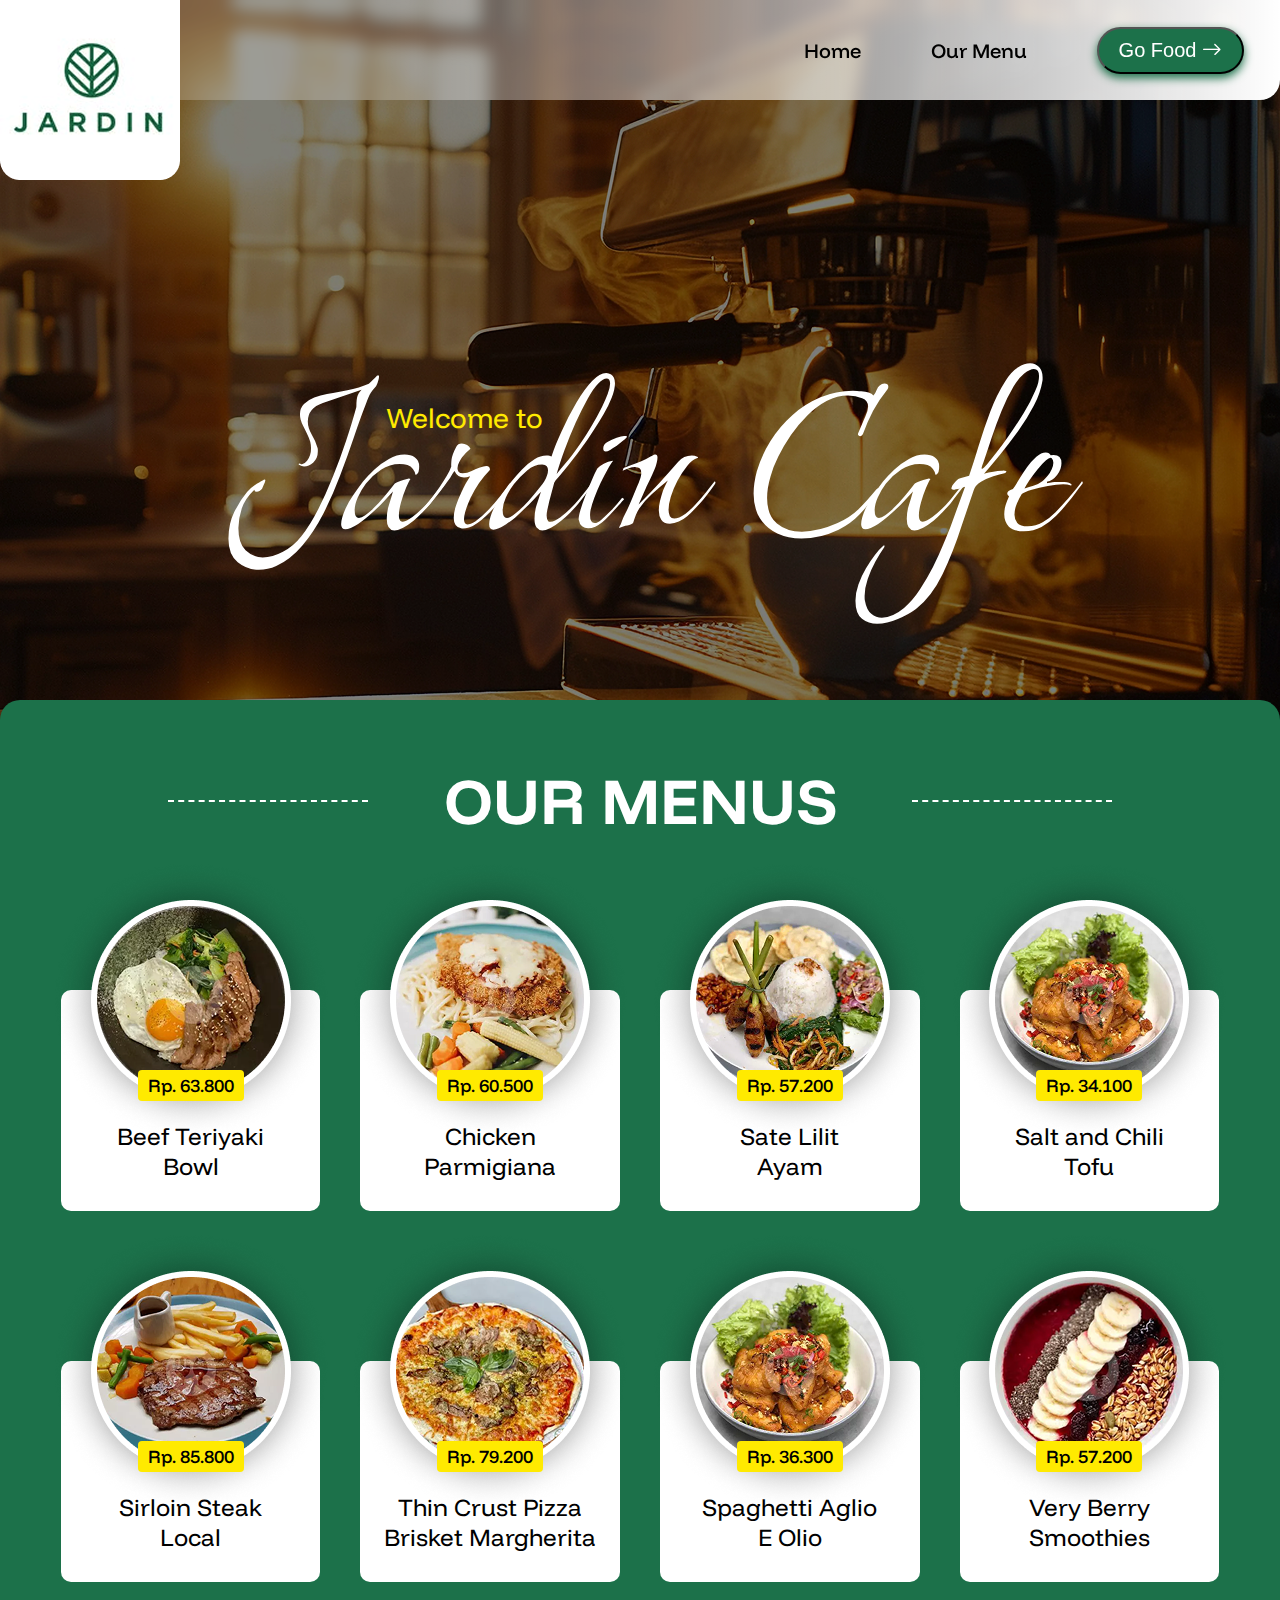
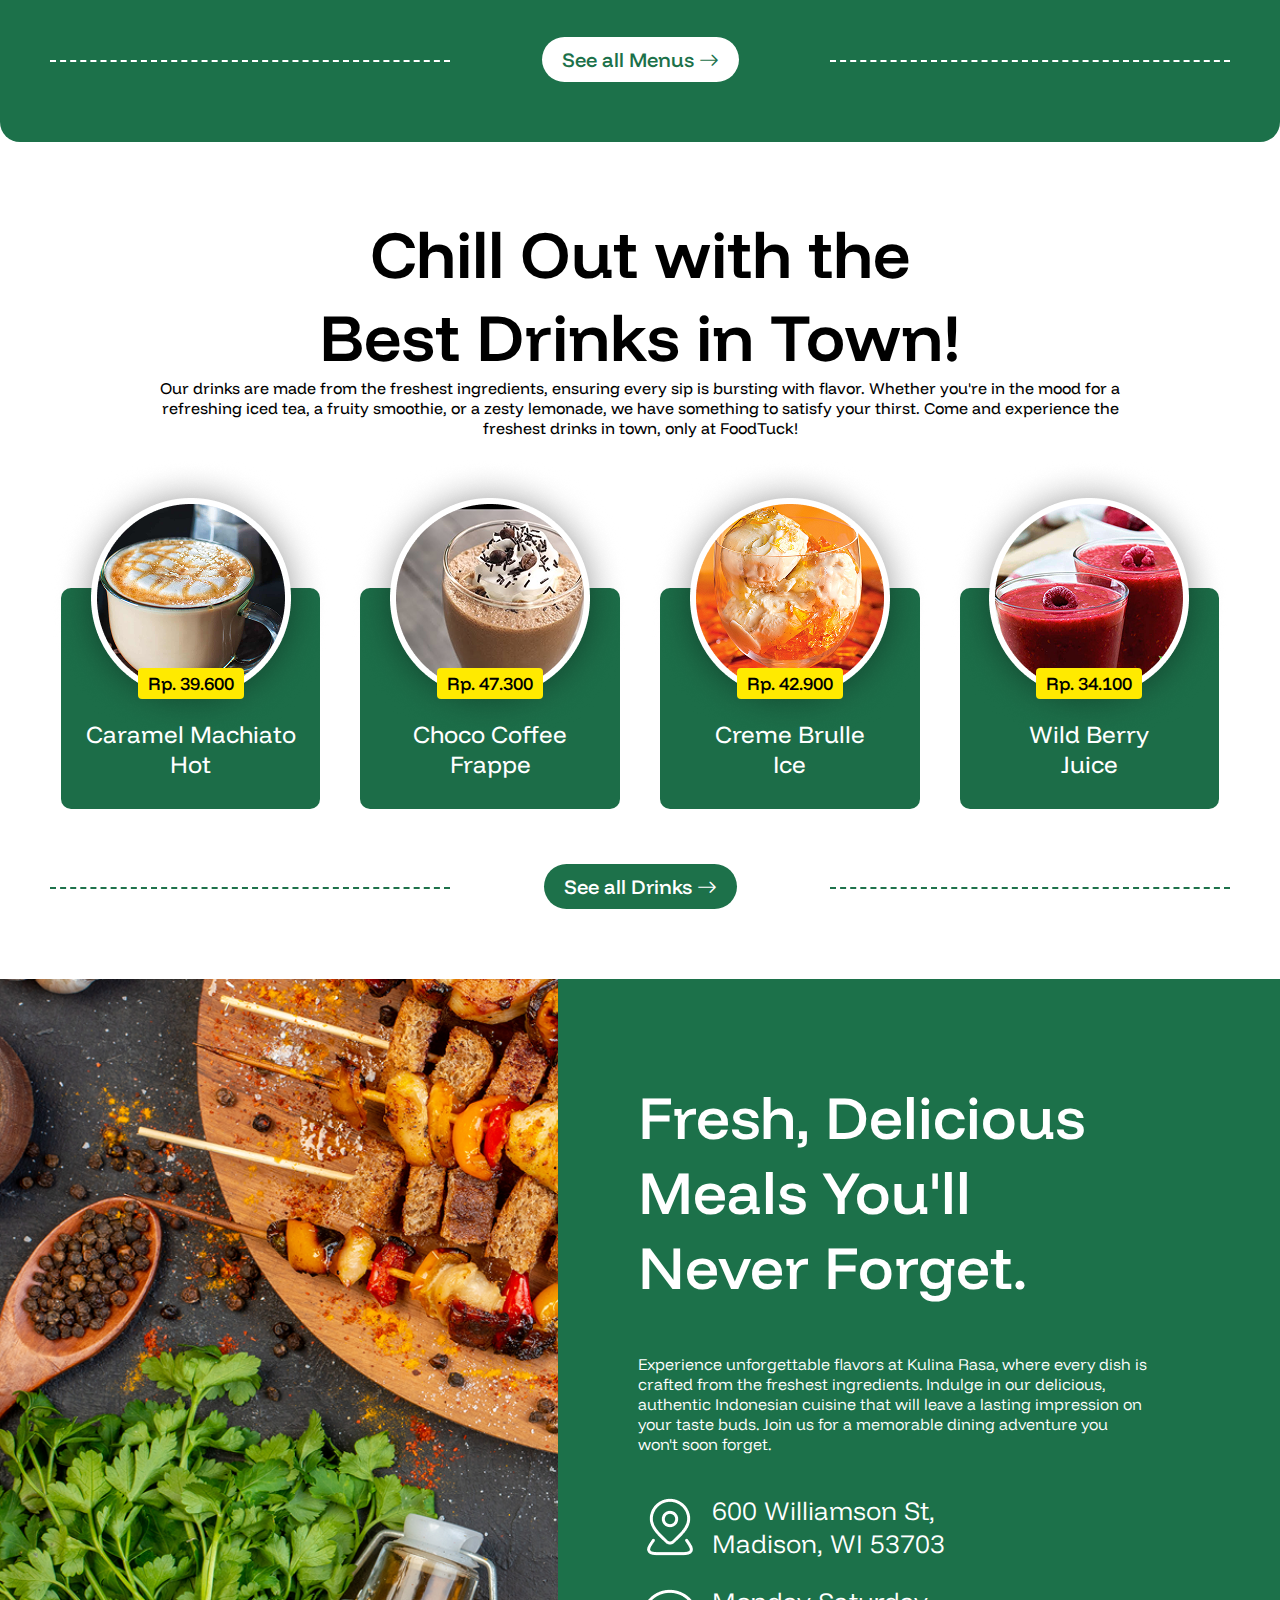
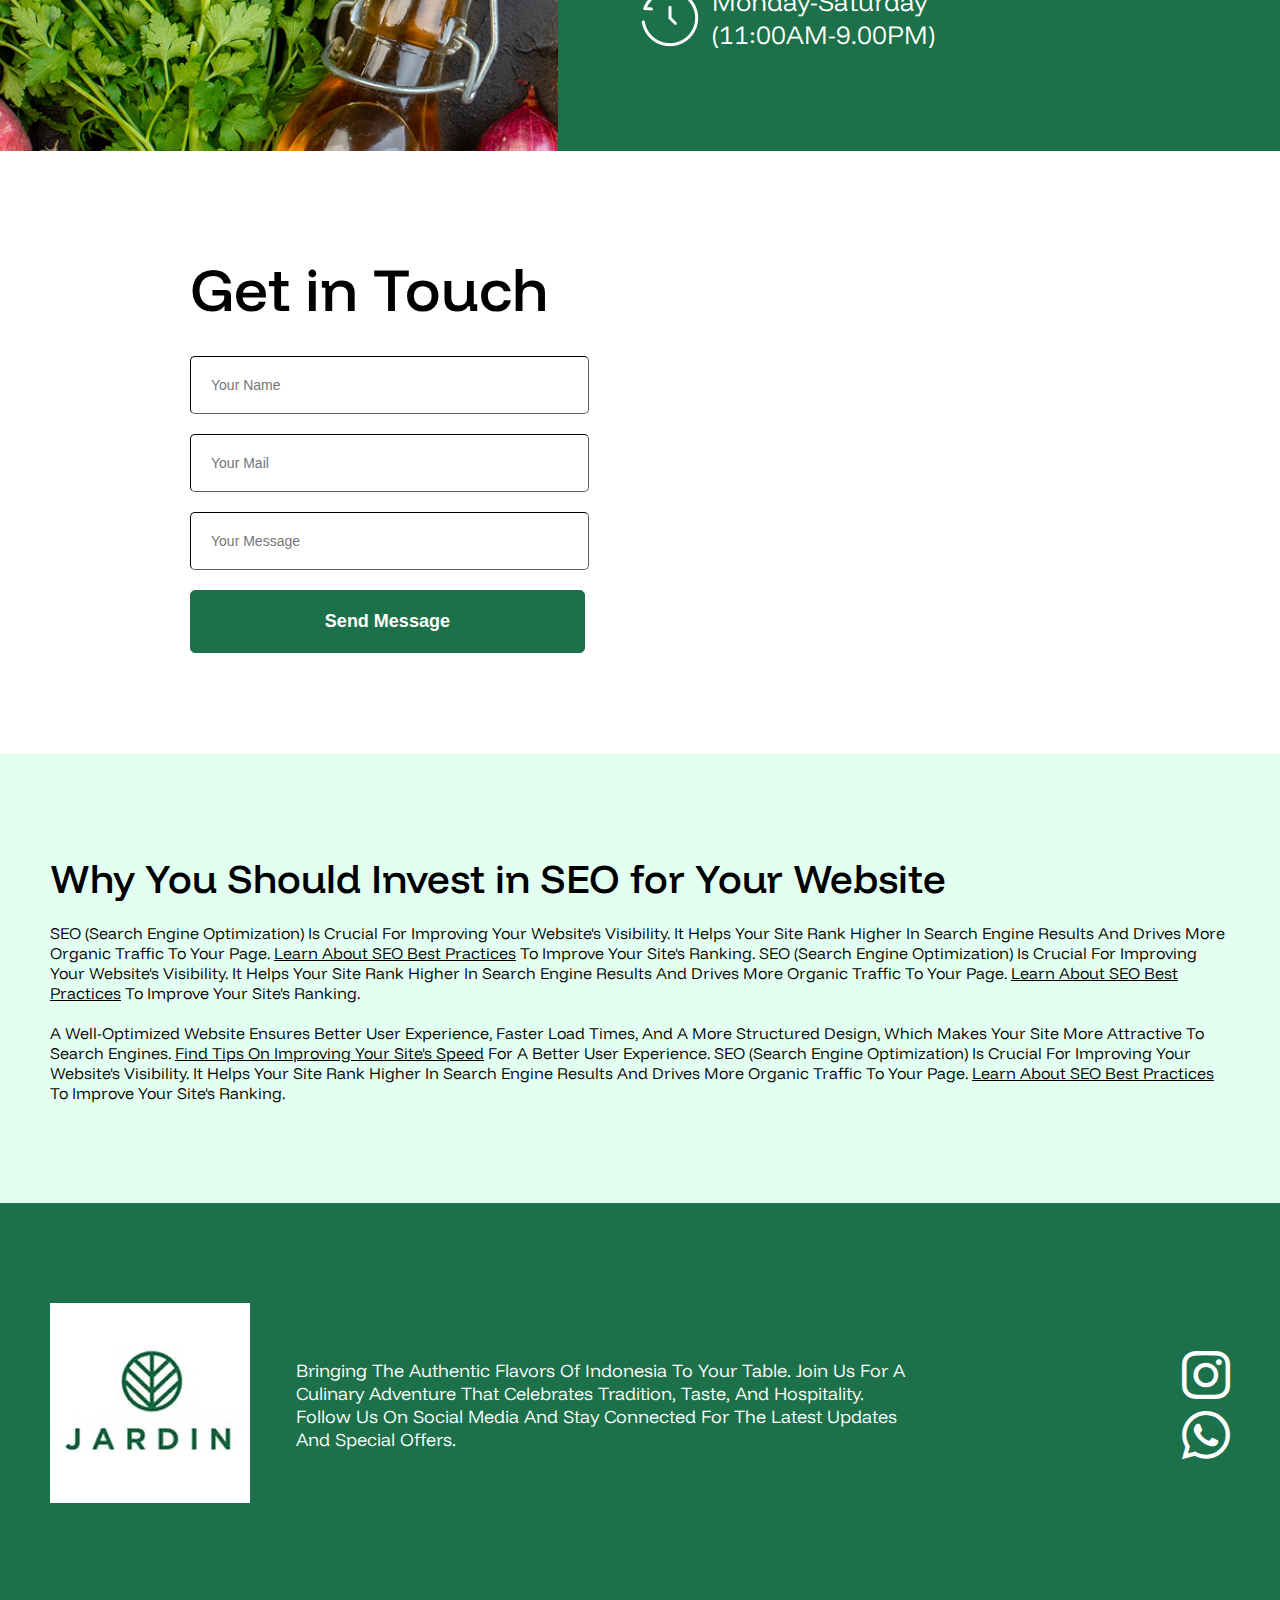
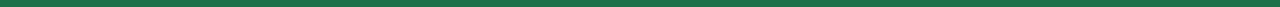
==== index.html @ 7b8d7916 "update link" ====
<!DOCTYPE html>
<html lang="en">

<head>
    <meta charset="UTF-8">
    <meta name="viewport" content="width=device-width, initial-scale=1.0">
    <title>Jardin Cafe</title>
    <link rel="shortcut icon" href="img/Logo Jardin Cafe 2.png" type="image/x-icon">
    <link rel="stylesheet" href="css/jardin.css">
    <link rel="stylesheet" href="https://cdn.jsdelivr.net/npm/bootstrap-icons@1.11.3/font/bootstrap-icons.min.css">
</head>

<body>

    <header>

        <nav>
            <div class="menu-container">
                <div class="logo">
                    <a href=""><img src="img/Logo Jardin Cafe 1.png" alt=""></a>
                </div>

                <div class="menu">
                    <ul class="menu-item">
                        <li><a href="index.html">Home</a></li>
                        <li><a href="menu.html">Our Menu</a></li>
                    </ul>
                    <button class="menu-btn" type="button"><a href="">Go Food <i
                                class="bi bi-arrow-right"></i></a></button>
                </div>
            </div>

        </nav>

        <section class="hero">

            <div>
                <p>Welcome to</p>
                <h1>Jardin Cafe</h1>
            </div>

        </section>

    </header>


    <main>
        <section>
            <!-- Our Menus -->
            <section class="container">

                <section class="menus-area">

                    <div class="menu-title">
                        <h2>OUR MENUS</h2>
                    </div>


                    <div class="menu-item-flex">

                        <div class="item-area">
                            <img src="./img/Beef Teriyaki Bowl.png" alt="">
                            <div class="item-price">
                                <p>Rp. 63.800</p>
                            </div>
                            <h6>Beef Teriyaki <br>Bowl</h6>
                        </div>
                        <div class="item-area">
                            <img src="./img/Chicken Parmigiana.png" alt="">
                            <div class="item-price">
                                <p>Rp. 60.500</p>
                            </div>
                            <h6>Chicken <br> Parmigiana</h6>
                        </div>
                        <div class="item-area">
                            <img src="./img/Sate Lilit Ayam.png" alt="">
                            <div class="item-price">
                                <p>Rp. 57.200</p>
                            </div>
                            <h6>Sate Lilit <br>Ayam</h6>
                        </div>
                        <div class="item-area">
                            <img src="./img/Salt and Chili Tofu.png" alt="">
                            <div class="item-price">
                                <p>Rp. 34.100</p>
                            </div>
                            <h6>Salt and Chili <br>Tofu</h6>
                        </div>
                        <div class="item-area">
                            <img src="./img/Sirloin Steak Local.png" alt="">
                            <div class="item-price">
                                <p>Rp. 85.800</p>
                            </div>
                            <h6>Sirloin Steak <br>Local</h6>
                        </div>
                        <div class="item-area">
                            <img src="./img/Thin Crust Pizza Brisket Margherita.png" alt="">
                            <div class="item-price">
                                <p>Rp. 79.200</p>
                            </div>
                            <h6>Thin Crust Pizza <br> Brisket Margherita</h6>
                        </div>
                        <div class="item-area">
                            <img src="./img/Salt and Chili Tofu.png" alt="">
                            <div class="item-price">
                                <p>Rp. 36.300</p>
                            </div>
                            <h6>Spaghetti Aglio <br>E Olio</h6>
                        </div>
                        <div class="item-area">
                            <img src="./img/Very Berry Smoothies.png" alt="">
                            <div class="item-price">
                                <p>Rp. 57.200</p>
                            </div>
                            <h6>Very Berry <br> Smoothies</h6>
                        </div>
                    </div>

                    <div class="all-menu">
                        <a href="">See all Menus <i class="bi bi-arrow-right"></i></a>
                    </div>

                </section>


                <section class="best-drink-container">
                    <div class="best-drink">
                        <h2>Chill Out with the <br> Best Drinks in Town!</h2>
                        <p>Our drinks are made from the freshest ingredients, ensuring every sip is bursting with
                            flavor.
                            Whether you're in the mood for a refreshing iced tea, a fruity smoothie, or a zesty
                            lemonade, we
                            have something to satisfy your thirst. Come and experience the freshest drinks in town, only
                            at
                            FoodTuck!</p>
                    </div>

                    <div class="best-drink-item-flex">

                        <div class="best-drink-item-area">
                            <img src="./img/Caramel Machiato Hot.png" alt="">
                            <div class="drink-item-price">
                                <p>Rp. 39.600</p>
                            </div>
                            <h6>Caramel Machiato <br>Hot</h6>
                        </div>
                        <div class="best-drink-item-area">
                            <img src="./img/Choco Coffee Frappe.png" alt="">
                            <div class="drink-item-price">
                                <p>Rp. 47.300</p>
                            </div>
                            <h6>Choco Coffee <br>Frappe</h6>
                        </div>
                        <div class="best-drink-item-area">
                            <img src="./img/Creme Brulle Ice.png" alt="">
                            <div class="drink-item-price">
                                <p>Rp. 42.900</p>
                            </div>
                            <h6>Creme Brulle <br> Ice</h6>
                        </div>
                        <div class="best-drink-item-area">
                            <img src="./img/Wild Berry Juice.png" alt="">
                            <div class="drink-item-price">
                                <p>Rp. 34.100</p>
                            </div>
                            <h6>Wild Berry <br>Juice</h6>
                        </div>

                    </div>

                    <div class="all-best-drink">
                        <a href="">See all Drinks <i class="bi bi-arrow-right"></i></a>
                    </div>

                </section>

            </section>


            <section class="fresh-container">

                <div class="fresh-area">
                    <h3>Fresh, Delicious Meals You'll <br> Never Forget.</h3>
                    <p>Experience unforgettable flavors at Kulina Rasa, where every dish is crafted from the freshest
                        ingredients. Indulge in our delicious, authentic Indonesian cuisine that will leave a lasting
                        impression on your taste buds. Join us for a memorable dining adventure you won't soon forget.
                    </p>

                    <div class="location">
                        <img src="./img/location-03.png" alt="">
                        <p>600 Williamson St, <br> Madison, WI 53703</p>
                    </div>
                    <div class="clock">
                        <img src="./img/clock-02.png" alt="">
                        <p>Monday-Saturday <br> (11:00AM-9.00PM)</p>
                    </div>
                </div>


            </section>



            <!-- map -->

            <section class="contact-container">
                <div class="contact">
                    <h2>Get in Touch</h2>

                    <form action="">
                        <input type="text" placeholder="Your Name">
                        <input type="email" placeholder="Your Mail">
                        <input type="text" placeholder="Your Message">
                        <button class="btn" type="button">Send Message</button>
                    </form>
                </div>

                <div>
                    <iframe
                        src="https://www.google.com/maps/embed?pb=!1m18!1m12!1m3!1d2914.311519215271!2d-89.37714592402966!3d43.07694567113533!2m3!1f0!2f0!3f0!3m2!1i1024!2i768!4f13.1!3m3!1m2!1s0x8806536ca6ac5499%3A0xe2c476ccdfdfc0d6!2s600%20Williamson%20St%2C%20Madison%2C%20WI%2053703%2C%20USA!5e0!3m2!1sen!2sbd!4v1744053938511!5m2!1sen!2sbd"
                        width="480" height="396" style="border:0;" allowfullscreen="" loading="lazy"
                        referrerpolicy="no-referrer-when-downgrade"></iframe>
                </div>

            </section>


            <!-- SEO -->

            <section class="seo-container">
                <div class="seo-area">
                    <h2 class="seo-title">Why You Should Invest in SEO for Your Website</h2>
                    <p class="seo-contain">SEO (Search Engine Optimization) is crucial for improving your website's visibility. It helps
                        your site rank higher in search engine results and drives more organic traffic to your page. <a
                            href="">Learn about SEO best practices</a> to improve your site's ranking. SEO (Search
                        Engine Optimization) is crucial for improving your website's visibility. It helps your site rank
                        higher in search engine results and drives more organic traffic to your page. <a href="">Learn
                            about SEO best practices</a> to improve your site's ranking.
                        <br><br>
                        A well-optimized website ensures better user experience, faster load times, and a more
                        structured design, which makes your site more attractive to search engines. <a href="">Find tips
                            on improving your site's speed</a> for a better user experience. SEO (Search Engine
                        Optimization) is crucial for improving your website's visibility. It helps your site rank higher
                        in search engine results and drives more organic traffic to your page. <a href="">Learn about
                            SEO best practices</a> to improve your site's ranking.
                    </p>
                </div>

            </section>





        </section>

    </main>


    <footer>
        <div class="footer-container">
            <a href=""><img src="./img/footer-logo.png" alt=""></a>
            <p>Bringing the authentic flavors of Indonesia to your table. Join us for a culinary adventure that celebrates tradition, taste, and hospitality. Follow us on social media and stay connected for the latest updates and special offers.</p>
            <div class="social">
                <a href=""><i class="bi bi-instagram"></i></a>
                <a href=""><i class="bi bi-whatsapp"></i></a>
            </div>
        </div>
    </footer>




</body>

</html>
---- css/jardin.css ----
@import url("https://fonts.googleapis.com/css2?family=Funnel+Display:wght@300..800&family=Grey+Qo&display=swap");

* {
  margin: 0;
  padding: 0;
}
body {
  font-family: "Funnel Display", sans-serif;
}
header {
  background-image: url("/img/banner.png");
  background-size: cover;
  background-position: center;
  background-repeat: no-repeat;
  height: 900px;
}

nav {
  width: 1280px;
  background: linear-gradient(90deg, #ffffff3d 30%, #fff 100%);
  backdrop-filter: blur(8px);
  margin: auto;
  border-radius: 20px 0px;
}

nav .menu-container {
  display: flex;
  justify-content: space-between;
  align-items: center;
  height: 100px;
}
.logo {
  height: 100%;
}
.logo image {
  width: 100%;
}
.menu {
  display: flex;
  margin-right: 36px;
  align-items: center;
}

.menu-item {
  display: flex;
}

.menu-item li {
  margin-right: 70px;
  list-style: none;
}
.menu-item li a {
  text-decoration: none;
  color: #000;
  font-size: 20px;
  font-weight: 500;
}
.menu-item li a:hover {
  color: #1c714a;
}
.menu-item li a:active {
  color: #1c714a;
}
.menu-btn {
  padding: 10px 20px;
  border-radius: 60px;
  background-color: #1c714a;
  font-size: 20px;
  box-shadow: 0px 4px 10px 0px #1c714a;
}
.menu-btn a {
  text-decoration: none;
  color: #fff;
}

.hero {
  display: flex;
  justify-content: center;
  align-items: center;
  margin-top: 300px;
}
.hero p {
  color: #ffea00;
  font-size: 28px;
  margin-left: 160px;
  margin-bottom: -150px;
}
.hero h1 {
  font-family: "Grey Qo", cursive;
  font-weight: 400;
  font-size: 270px;
  color: #fff;
}
.container {
  display: flex;
  justify-content: center;
  flex-direction: column;
  align-items: center;
  margin-top: -200px;
}

.menus-area {
  background-color: #1c714a;
  width: 1180px;
  border-radius: 20px;
  padding: 60px 50px;
}
.menu-title {
  display: flex;
  align-content: center;
  justify-content: center;
}
.menu-title h2 {
  text-align: center;
  color: #fff;
  font-size: 64px;
  position: relative;
  width: 80%;
}

.menu-title h2::before {
  content: "";
  width: 200px;
  border-style: dashed;
  border-width: 0 0 2px 0;
  position: absolute;
  left: 0;
  top: 50%;
}
.menu-title h2::after {
  content: "";
  width: 200px;
  border-style: dashed;
  border-width: 0 0 2px 0;
  position: absolute;
  right: 0;
  top: 50%;
}
.menu-item-flex {
  margin-top: 150px;
  display: flex;
  justify-content: center;
  flex-wrap: wrap;
  gap: 40px;
  row-gap: 150px;
}
.item-area {
  background-color: #fff;
  border-radius: 10px;
  display: flex;
  flex-direction: column;
  align-items: center;
  padding: 30px 0px 30px 0px;
  width: 22%;
}
.item-area img {
  margin-top: -160px;
}
.item-price {
  background-color: #ffea00;
  border-radius: 4px;
  padding: 4px 10px;
  margin-top: -70px;
}
.item-area p {
  font-size: 18px;
  font-weight: 500;
}
.item-area h6 {
  font-size: 24px;
  font-weight: 400;
  margin-top: 20px;
  text-align: center;
}
.all-menu {
  margin-top: 55px;
  display: flex;
  justify-content: center;
  align-items: center;
  position: relative;
}

.all-menu a {
  font-size: 20px;
  font-weight: 500;
  text-decoration: none;
  color: #1c714a;
  background-color: #fff;
  padding: 10px 20px;
  border-radius: 60px;
  border-color: #fff;
}

.all-menu a:before {
  content: "";
  width: 400px;
  color: #fff;
  border-style: dashed;
  border-width: 0 0 2px 0;
  position: absolute;
  left: 0;
  top: 50%;
}
.all-menu a:after {
  content: "";
  width: 400px;
  color: #fff;
  border-style: dashed;
  border-width: 0 0 2px 0;
  position: absolute;
  right: 0;
  top: 50%;
}
.best-drink-container {
  margin: 70px;
  display: flex;
  justify-content: center;
  align-items: center;
  flex-direction: column;
}
.best-drink {
  text-align: center;
  width: 980px;
  margin-bottom: 50px;
}
.best-drink h2 {
  font-size: 66px;
  font-weight: 600;
}
.best-drink p {
  font-size: 16px;
  font-weight: 400;
}

.best-drink-item-flex {
  margin-top: 100px;
  display: flex;
  flex-direction: row;
  align-items: center;
  justify-content: center;
  gap: 40px;
  width: 1180px;
}

.best-drink-item-flex .best-drink-item-area {
  background-color: #1c6d48;
  border-radius: 10px;
  display: flex;
  flex-direction: column;
  align-items: center;
  padding: 30px 0px 30px 0px;
  width: 22%;
}
.best-drink-item-flex .best-drink-item-area img {
  margin-top: -160px;
}
.best-drink-item-flex .drink-item-price {
  background-color: #ffea00;
  border-radius: 4px;
  padding: 4px 10px;
  margin-top: -70px;
}
.best-drink-item-flex .best-drink-item-area p {
  font-size: 18px;
  font-weight: 500;
}
.best-drink-item-flex .best-drink-item-area h6 {
  font-size: 24px;
  font-weight: 400;
  margin-top: 20px;
  text-align: center;
  color: #fff;
}
.all-best-drink {
  margin-top: 55px;
  display: flex;
  justify-content: center;
  align-items: center;
  position: relative;
  width: 100%;
}

.all-best-drink a {
  font-size: 20px;
  font-weight: 500;
  text-decoration: none;
  color: #fff;
  background-color: #1d714a;
  padding: 10px 20px;
  border-radius: 60px;
  border-color: #1d714a;
}

.all-best-drink a:before {
  content: "";
  width: 400px;
  color: #1d714a;
  border-style: dashed;
  border-width: 0 0 2px 0;
  position: absolute;
  left: 0;
  top: 50%;
}
.all-best-drink a:after {
  content: "";
  width: 400px;
  color: #1d714a;
  border-style: dashed;
  border-width: 0 0 2px 0;
  position: absolute;
  right: 0;
  top: 50%;
}

.fresh-container {
  display: flex;
  justify-content: flex-end;
  background-image: url("/img/fresh-delicious-meals.png");
  background-size: cover;
  background-position: center;
  background-repeat: no-repeat;
}

.fresh-area {
  width: 40%;
  background-color: #1c714a;
  padding: 100px 130px 100px 80px;
}
.fresh-area h3 {
  font-size: 60px;
  font-weight: 500;
  color: #fff;
  margin-bottom: 50px;
}
.fresh-area p {
  font-size: 16px;
  font-weight: 300;
  color: #fff;
}
.location {
  display: flex;
  align-items: center;
  margin-top: 40px;
}
.location p {
  font-size: 26px;
  margin-left: 10px;
}
.location img {
  width: 64px;
  height: 64px;
}
.clock {
  display: flex;
  align-items: center;
  margin-top: 25px;
}
.clock p {
  font-size: 26px;
  margin-left: 10px;
}
.clock img {
  width: 64px;
  height: 64px;
}

.contact-container {
  display: flex;
  justify-content: space-evenly;
  align-items: center;
  margin: 100px auto;
  width: 900px;
}
.contact {
  width: 50%;
}
.contact h2 {
  font-size: 60px;
  font-weight: 500;
  margin-bottom: 30px;
}
.contact input {
  width: 85%;
  padding: 20px;
  margin-bottom: 20px;
  border-color: #0a0a0a;
  border-radius: 5px;
  border-width: 1px;
  font-size: 14px;
}
.contact .btn {
  font-size: 18px;
  font-weight: 600;
  width: 94%;
  padding: 20px;
  background-color: #1c714a;
  border: 1px solid #1c714a;
  color: #fff;
  border-radius: 5px;
  cursor: pointer;
}
.seo-container {
  background-color: #e3fff2;
}
.seo-area {
  width: 1180px;
  margin: auto;
  padding: 100px 0px;
}
.seo-title {
  font-size: 40px;
  font-weight: 500;
  margin-bottom: 20px;
}
.seo-contain {
  font-size: 16px;
  font-weight: 300;
  text-transform: capitalize;
}
.seo-contain a {
  color: #000;
}
footer {
  background-color: #1c714a;
}
.footer-container {
  width: 1180px;
  display: flex;
  justify-content: space-between;
  align-items: center;
  padding: 100px 0px;
  margin: auto;
}
.footer-container p {
  color: #fff;
  font-weight: 300;
  font-size: 18px;
  text-transform: capitalize;
  margin-left: -220px;
  width: 620px;
}
.social {
  display: flex;
  font-size: 48px;
  flex-direction: column;
}
.social a {
  color: #fff;
}
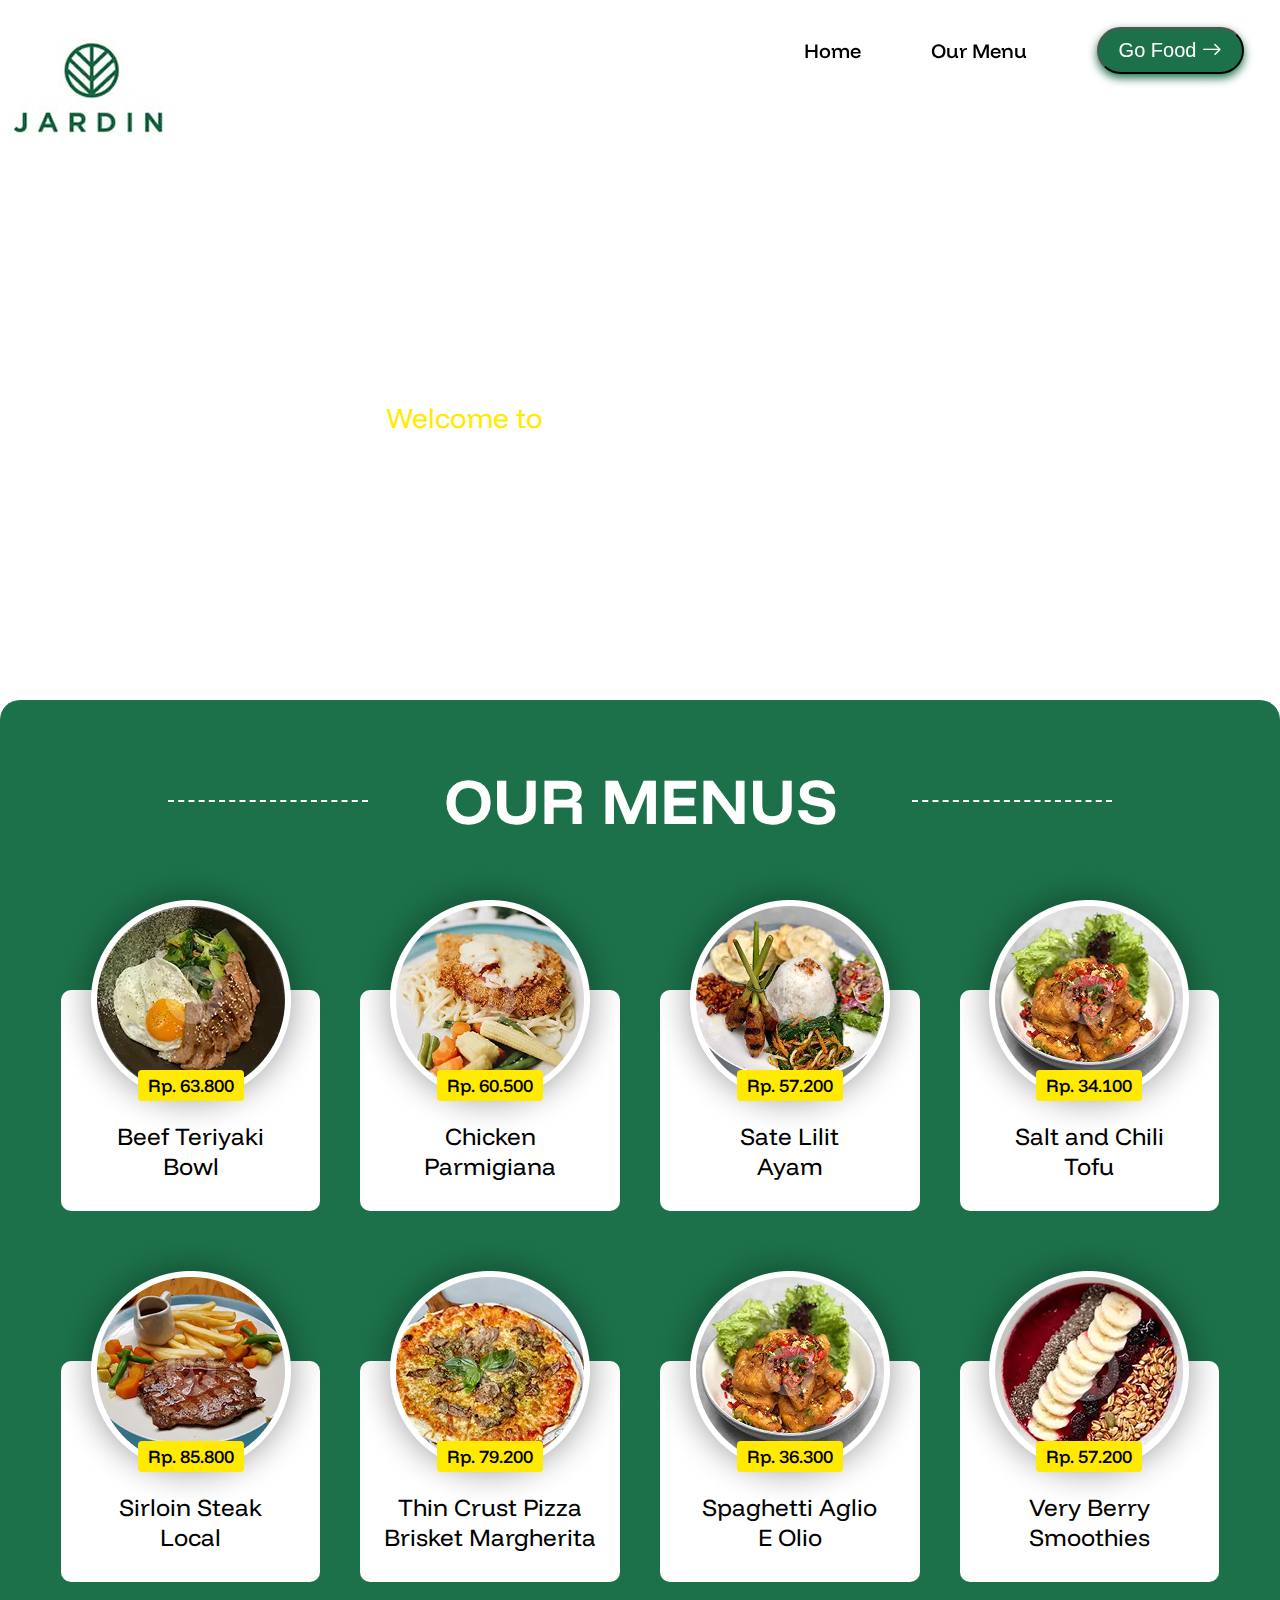
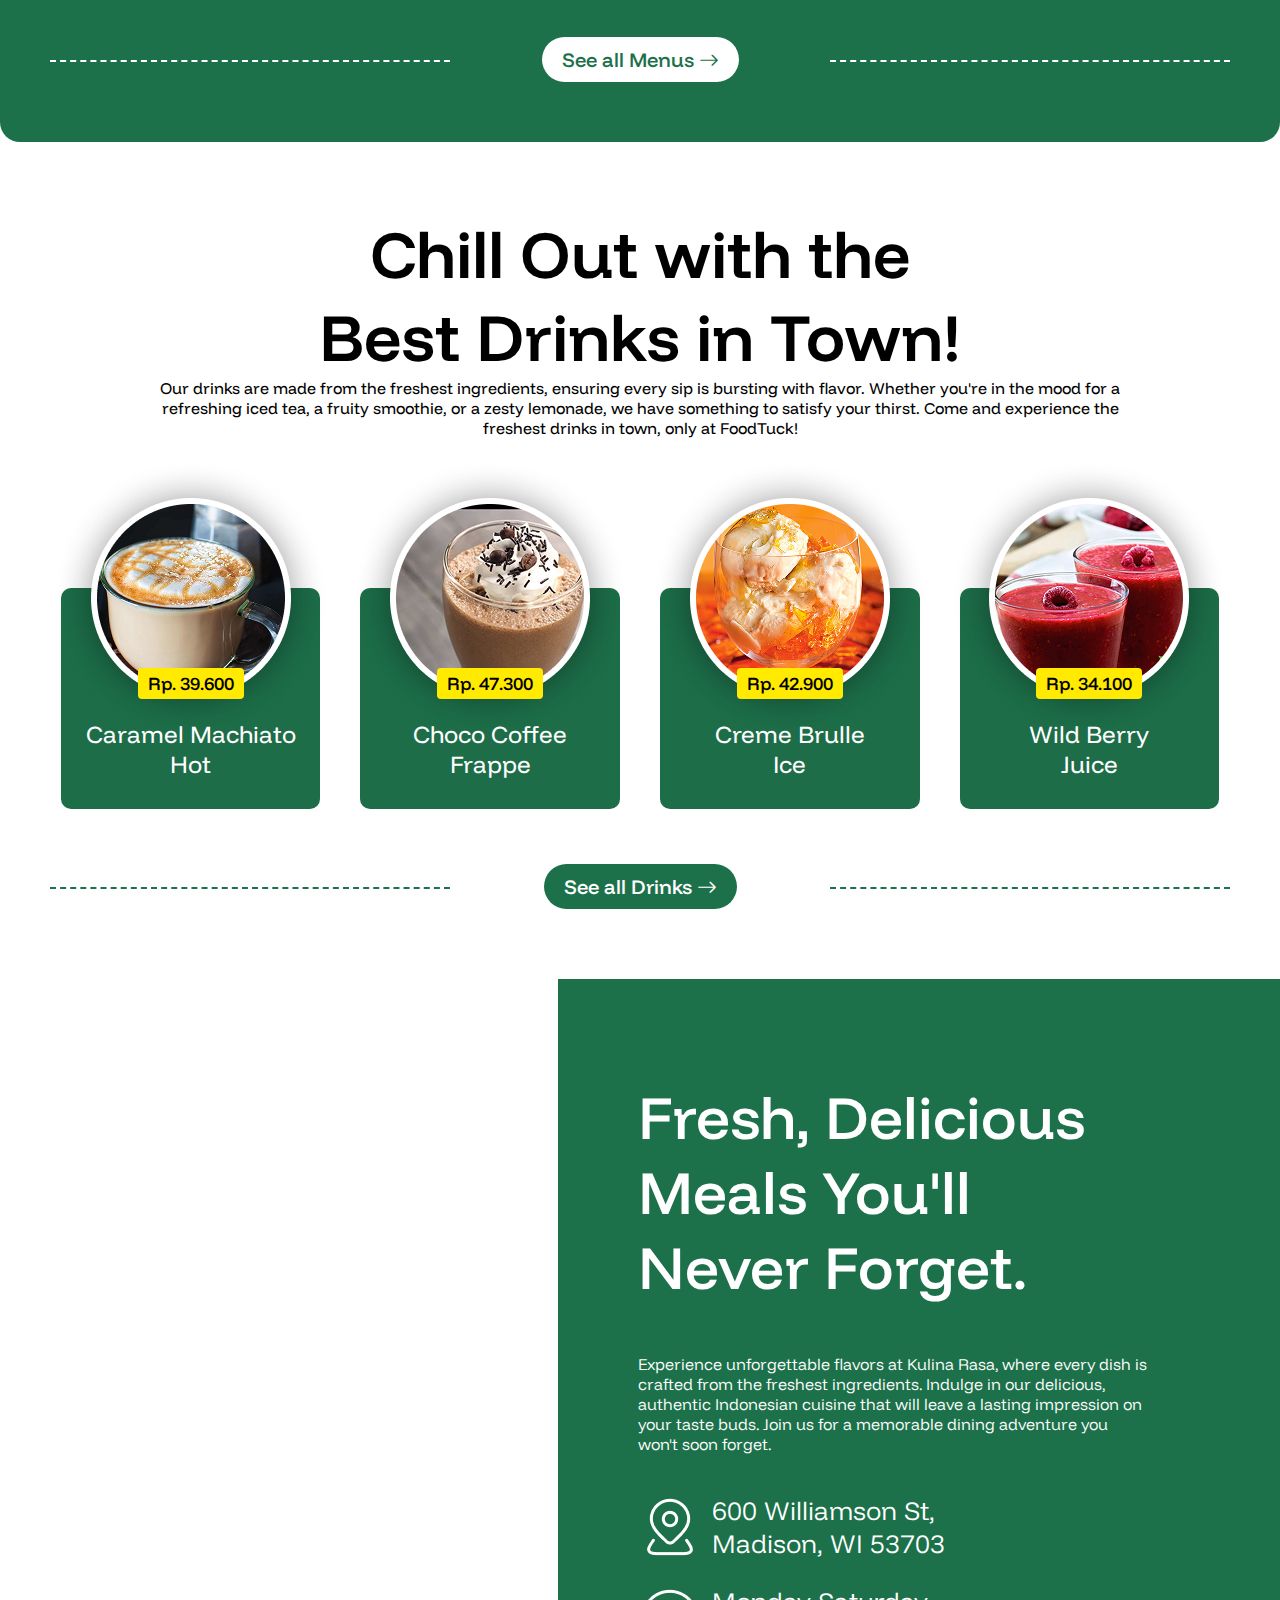
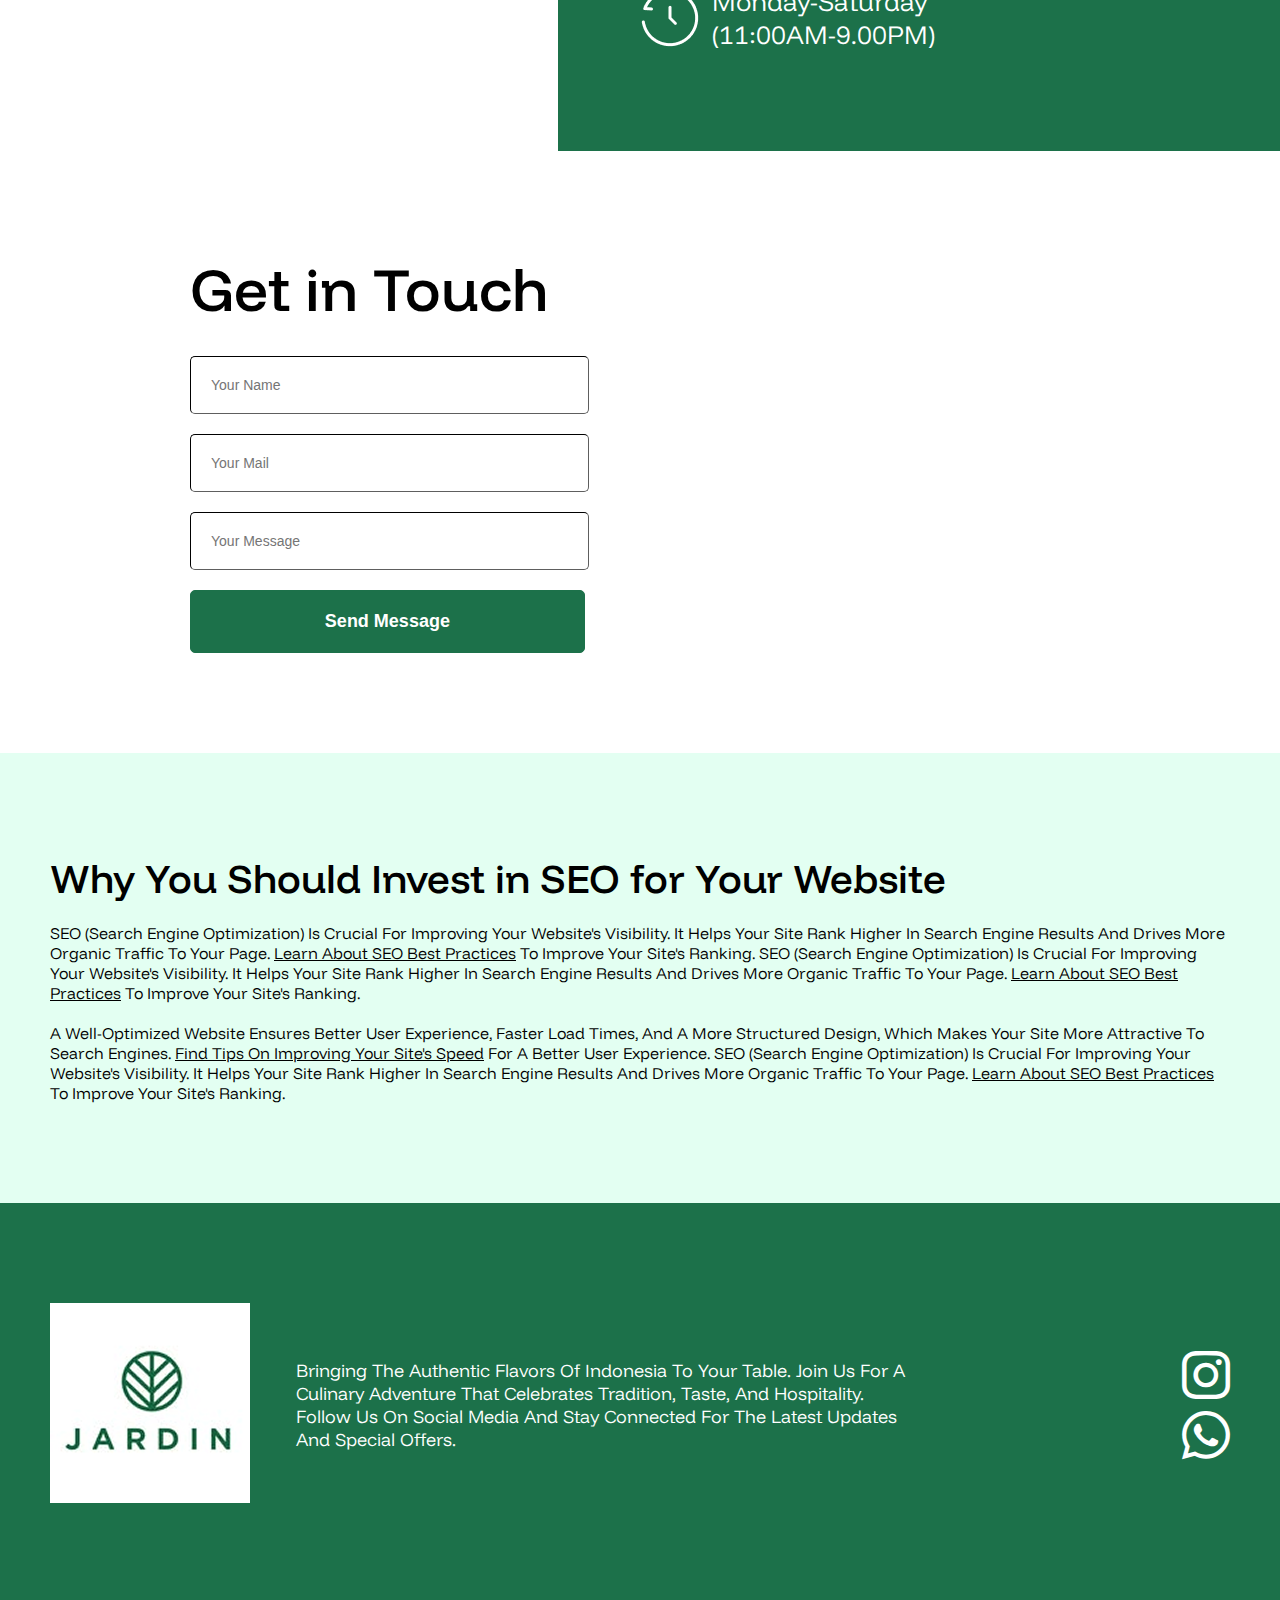
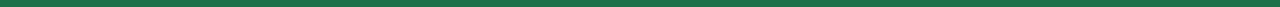
==== commit 4121352b: "image path update" ====
--- a/index.html
+++ b/index.html
@@ -5,7 +5,7 @@
     <meta charset="UTF-8">
     <meta name="viewport" content="width=device-width, initial-scale=1.0">
     <title>Jardin Cafe</title>
-    <link rel="shortcut icon" href="img/Logo Jardin Cafe 2.png" type="image/x-icon">
+    <link rel="shortcut icon" href="./img/Logo Jardin Cafe 2.png" type="image/x-icon">
     <link rel="stylesheet" href="css/jardin.css">
     <link rel="stylesheet" href="https://cdn.jsdelivr.net/npm/bootstrap-icons@1.11.3/font/bootstrap-icons.min.css">
 </head>
@@ -17,7 +17,7 @@
         <nav>
             <div class="menu-container">
                 <div class="logo">
-                    <a href=""><img src="img/Logo Jardin Cafe 1.png" alt=""></a>
+                    <a href=""><img src="./img/Logo Jardin Cafe 1.png" alt=""></a>
                 </div>
 
                 <div class="menu">
--- a/css/jardin.css
+++ b/css/jardin.css
@@ -8,7 +8,7 @@
   font-family: "Funnel Display", sans-serif;
 }
 header {
-  background-image: url("/img/banner.png");
+  background-image: url("./img/banner.png");
   background-size: cover;
   background-position: center;
   background-repeat: no-repeat;
@@ -315,7 +315,7 @@
 .fresh-container {
   display: flex;
   justify-content: flex-end;
-  background-image: url("/img/fresh-delicious-meals.png");
+  background-image: url("./img/fresh-delicious-meals.png");
   background-size: cover;
   background-position: center;
   background-repeat: no-repeat;
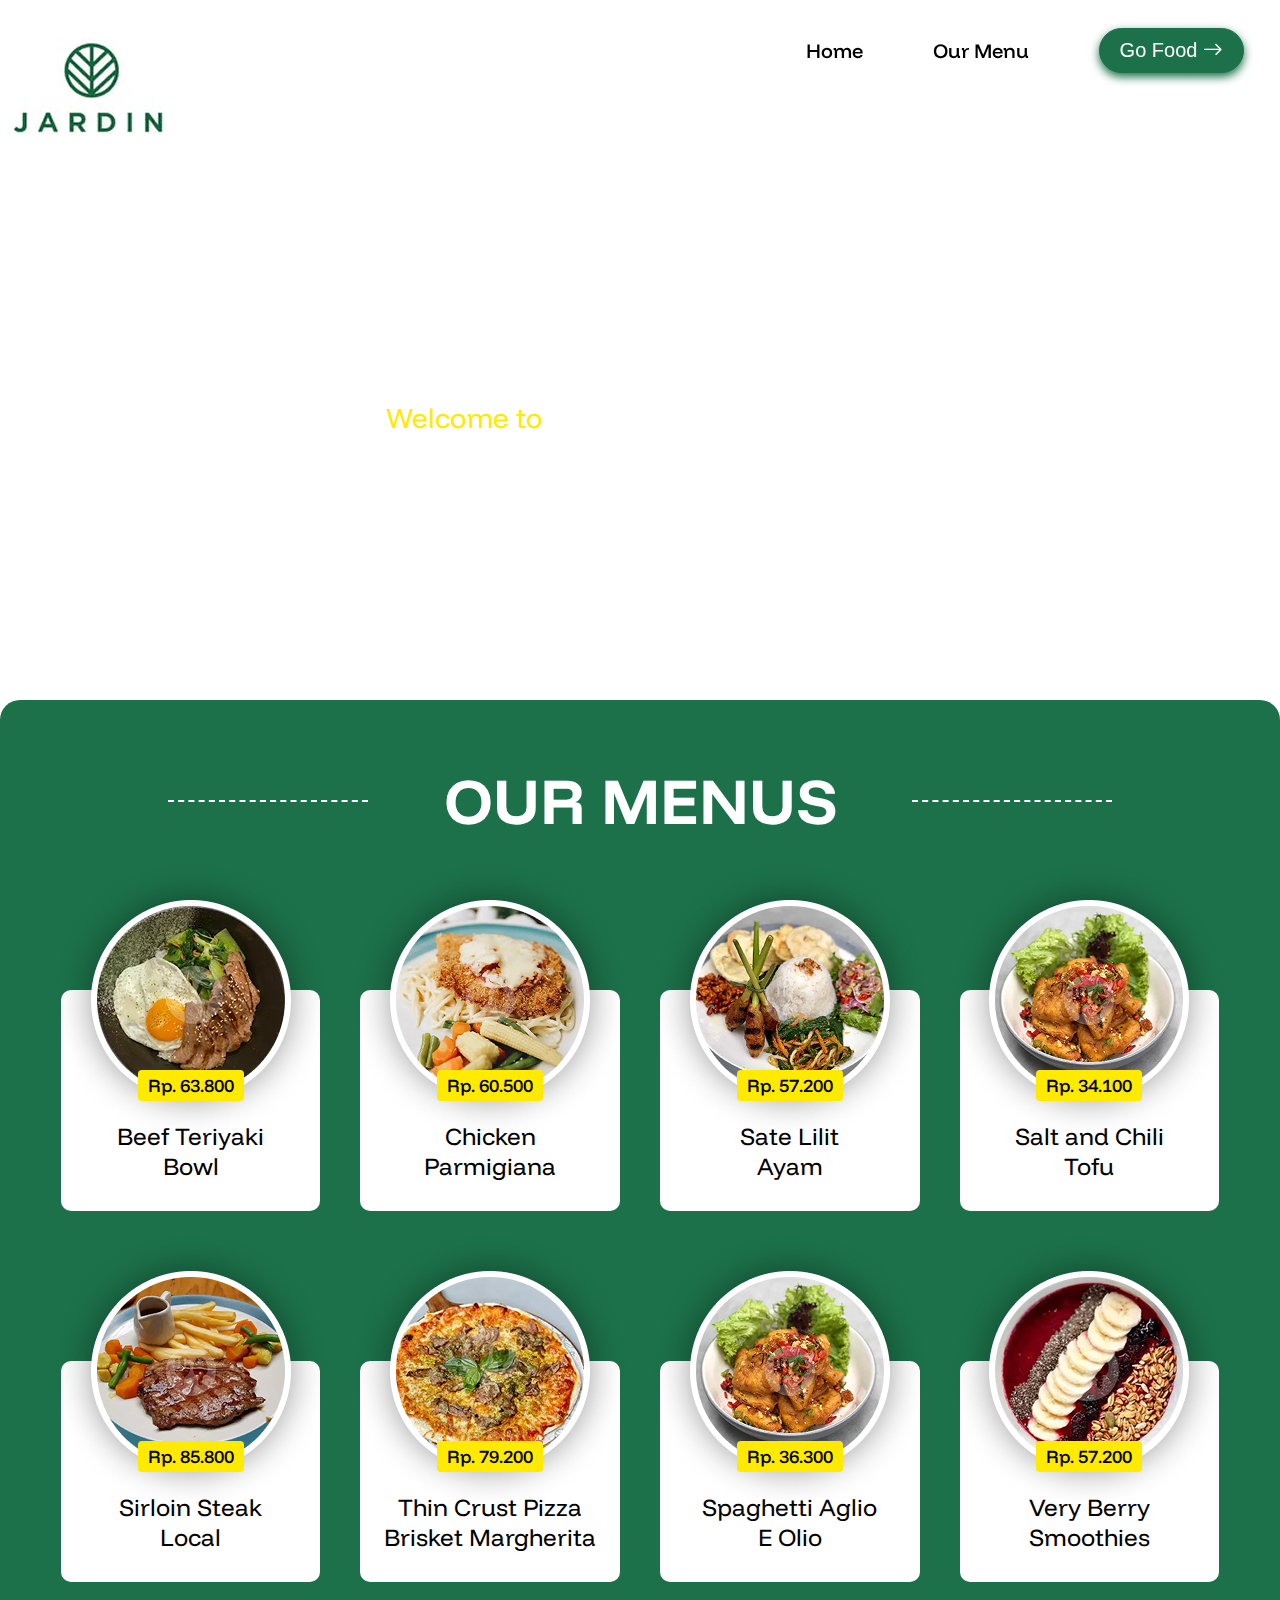
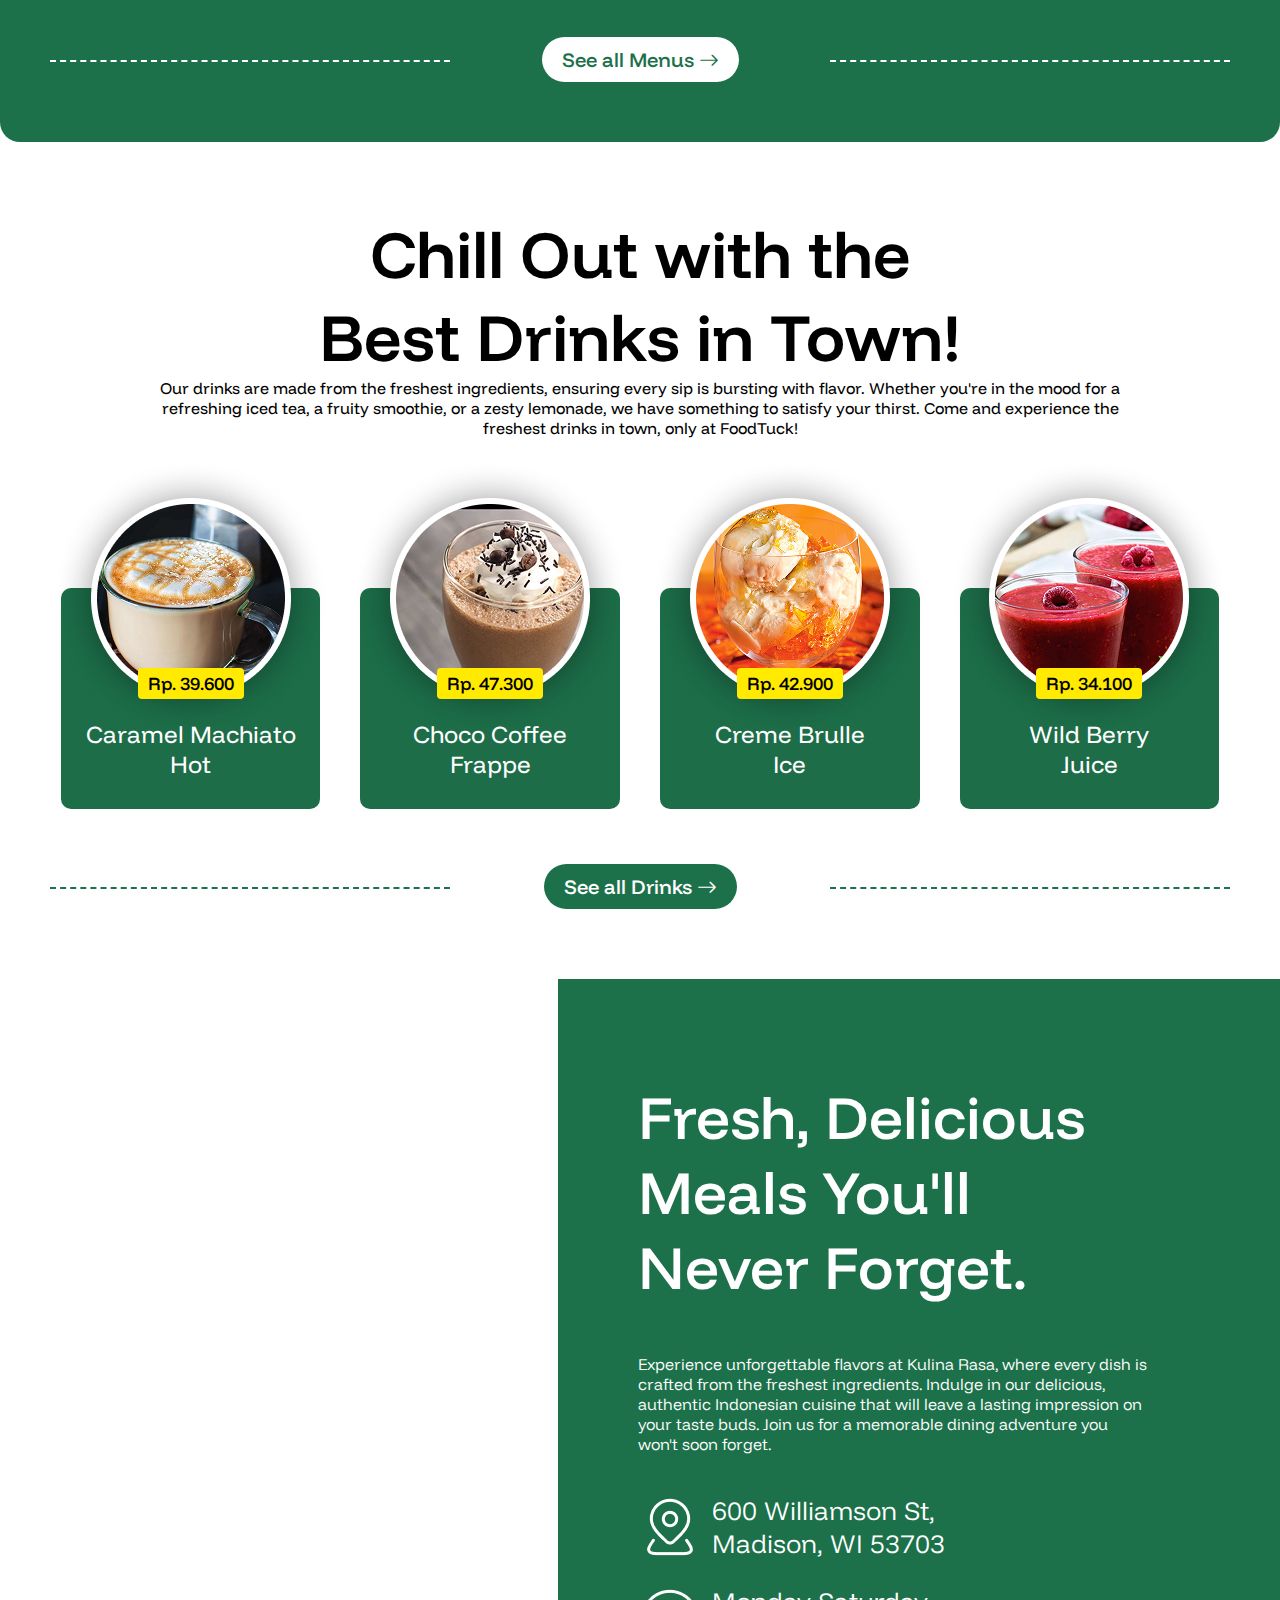
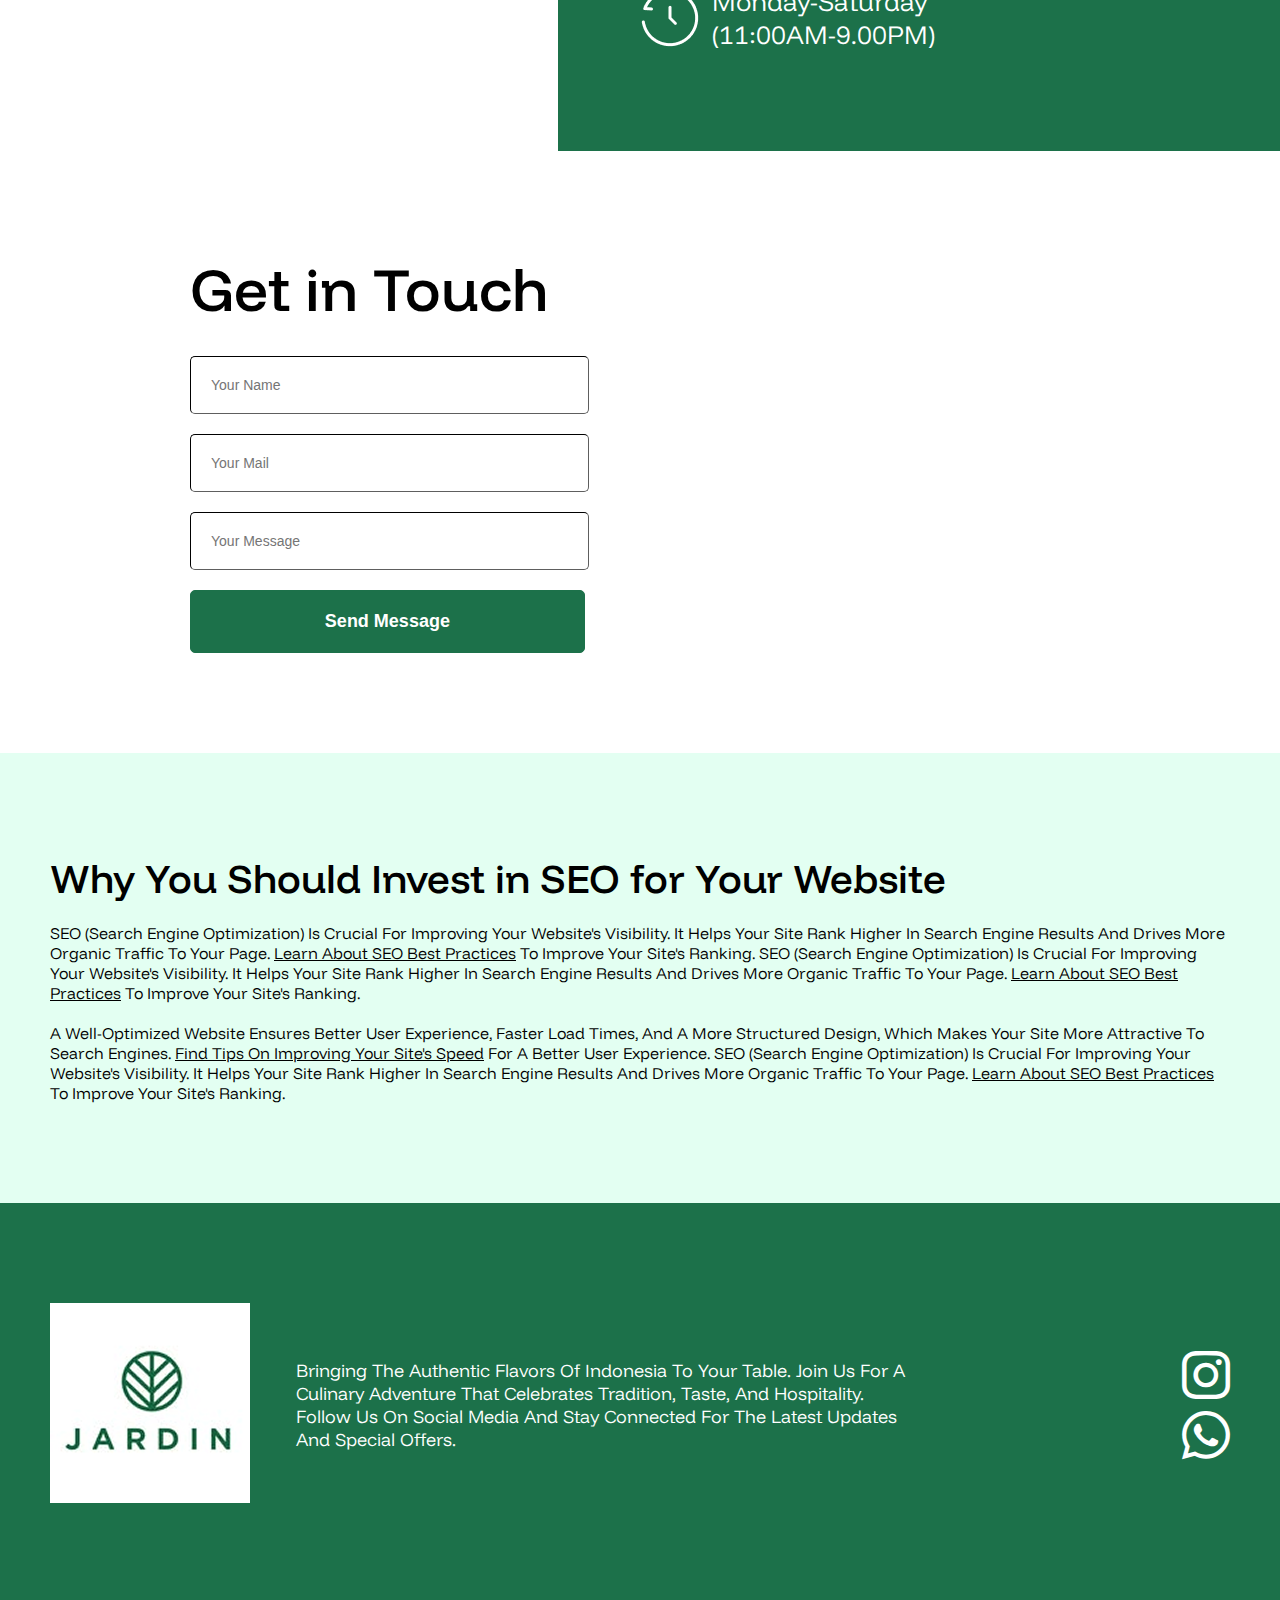
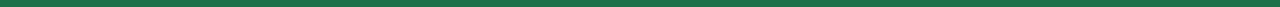
==== commit f9721732: "mobile responsive update" ====
--- a/index.html
+++ b/index.html
@@ -7,6 +7,7 @@
     <title>Jardin Cafe</title>
     <link rel="shortcut icon" href="./img/Logo Jardin Cafe 2.png" type="image/x-icon">
     <link rel="stylesheet" href="css/jardin.css">
+    <link rel="stylesheet" href="css/responsive.css">
     <link rel="stylesheet" href="https://cdn.jsdelivr.net/npm/bootstrap-icons@1.11.3/font/bootstrap-icons.min.css">
 </head>
 
@@ -180,7 +181,7 @@
             <section class="fresh-container">
 
                 <div class="fresh-area">
-                    <h3>Fresh, Delicious Meals You'll <br> Never Forget.</h3>
+                    <h3>Fresh, Delicious Meals You'll Never Forget.</h3>
                     <p>Experience unforgettable flavors at Kulina Rasa, where every dish is crafted from the freshest
                         ingredients. Indulge in our delicious, authentic Indonesian cuisine that will leave a lasting
                         impression on your taste buds. Join us for a memorable dining adventure you won't soon forget.
@@ -215,11 +216,11 @@
                     </form>
                 </div>
 
-                <div>
+                <div class="map-container">
                     <iframe
                         src="https://www.google.com/maps/embed?pb=!1m18!1m12!1m3!1d2914.311519215271!2d-89.37714592402966!3d43.07694567113533!2m3!1f0!2f0!3f0!3m2!1i1024!2i768!4f13.1!3m3!1m2!1s0x8806536ca6ac5499%3A0xe2c476ccdfdfc0d6!2s600%20Williamson%20St%2C%20Madison%2C%20WI%2053703%2C%20USA!5e0!3m2!1sen!2sbd!4v1744053938511!5m2!1sen!2sbd"
                         width="480" height="396" style="border:0;" allowfullscreen="" loading="lazy"
-                        referrerpolicy="no-referrer-when-downgrade"></iframe>
+                        referrerpolicy="no-referrer-when-downgrade" class="map"></iframe>
                 </div>
 
             </section>
@@ -230,7 +231,8 @@
             <section class="seo-container">
                 <div class="seo-area">
                     <h2 class="seo-title">Why You Should Invest in SEO for Your Website</h2>
-                    <p class="seo-contain">SEO (Search Engine Optimization) is crucial for improving your website's visibility. It helps
+                    <p class="seo-contain">SEO (Search Engine Optimization) is crucial for improving your website's
+                        visibility. It helps
                         your site rank higher in search engine results and drives more organic traffic to your page. <a
                             href="">Learn about SEO best practices</a> to improve your site's ranking. SEO (Search
                         Engine Optimization) is crucial for improving your website's visibility. It helps your site rank
@@ -260,7 +262,9 @@
     <footer>
         <div class="footer-container">
             <a href=""><img src="./img/footer-logo.png" alt=""></a>
-            <p>Bringing the authentic flavors of Indonesia to your table. Join us for a culinary adventure that celebrates tradition, taste, and hospitality. Follow us on social media and stay connected for the latest updates and special offers.</p>
+            <p>Bringing the authentic flavors of Indonesia to your table. Join us for a culinary adventure that
+                celebrates tradition, taste, and hospitality. Follow us on social media and stay connected for the
+                latest updates and special offers.</p>
             <div class="social">
                 <a href=""><i class="bi bi-instagram"></i></a>
                 <a href=""><i class="bi bi-whatsapp"></i></a>
--- a/css/jardin.css
+++ b/css/jardin.css
@@ -8,7 +8,7 @@
   font-family: "Funnel Display", sans-serif;
 }
 header {
-  background-image: url("./img/banner.png");
+  background-image: url(https://feonext.store/wp-content/uploads/2025/04/banner.png);
   background-size: cover;
   background-position: center;
   background-repeat: no-repeat;
@@ -67,6 +67,7 @@
   background-color: #1c714a;
   font-size: 20px;
   box-shadow: 0px 4px 10px 0px #1c714a;
+  border: 1px solid #1c714a;
 }
 .menu-btn a {
   text-decoration: none;
@@ -315,7 +316,7 @@
 .fresh-container {
   display: flex;
   justify-content: flex-end;
-  background-image: url("./img/fresh-delicious-meals.png");
+  background-image: url(https://feonext.store/wp-content/uploads/2025/04/fresh-delicious-meals.png);
   background-size: cover;
   background-position: center;
   background-repeat: no-repeat;
--- a/css/responsive.css
+++ b/css/responsive.css
@@ -0,0 +1,178 @@
+@media screen and (max-width: 991px) {
+  nav {
+    width: 100%;
+  }
+  .menu {
+    display: none;
+  }
+  header{
+    height: 50%;
+  }
+  .hero {
+    margin-top: 150px;
+    padding-bottom: 200px;
+  }
+  .hero p {
+    font-size: 30px;
+    margin-bottom: 0px;
+    margin-left: 0px;
+    text-align: center;
+  }
+  .hero h1 {
+    font-size: 80px;
+  }
+  .container {
+    margin: 10px;
+    margin-top: -150px;
+  }
+  .menus-area {
+    width: 96%;
+    padding: 40px 10px;
+  }
+  .menu-title h2,
+  .best-drink h2,
+  .fresh-area h3,
+  .contact h2,
+  .drink-title h2,
+  .drink-title {
+    font-size: 30px;
+    width: 100%;
+  }
+  .menu-title h2::before,
+  .menu-title h2::after,
+  .drink-title h2::before,
+  .drink-title h2::after {
+    width: 50px;
+  }
+  .menu-item-flex,
+  .best-drink-item-flex {
+    gap: 20px;
+    row-gap: 80px;
+    margin-top: 100px;
+  }
+  .item-area,
+  .best-drink-item-flex .best-drink-item-area {
+    width: 45%;
+  }
+  .item-area img,
+  .best-drink-item-flex .best-drink-item-area img {
+    width: 100%;
+    margin-top: -100px;
+  }
+  .item-price,
+  .best-drink-item-flex .drink-item-price {
+    margin-top: -40px;
+  }
+  .item-price p,
+  .best-drink-item-flex .best-drink-item-area p {
+    font-size: 14px;
+  }
+  .item-area h6,
+  .best-drink-item-flex .best-drink-item-area h6 {
+    font-size: 14px;
+    font-weight: 600;
+  }
+.all-best-drink{
+    margin-bottom: 50px;
+}
+  .all-menu a:before,
+  .all-menu a:after,
+  .all-best-drink a:before,
+  .all-best-drink a:after {
+    width: 50px;
+  }
+  .best-drink-container {
+    width: 100%;
+    margin-top: 50px;
+    margin-bottom: 60px;
+  }
+  .best-drink {
+    width: 100%;
+    display: flex;
+    flex-direction: column;
+    align-items: center;
+  }
+  .best-drink p {
+    font-size: 14px;
+    width: 90%;
+  }
+  .best-drink-item-flex {
+    width: 100%;
+    flex-wrap: wrap;
+  }
+  .best-drink-item-flex .best-drink-item-area img {
+    width: 100%;
+  }
+  .fresh-container {
+    width: 100%;
+    background-size: contain, cover;
+    align-items: center;
+    margin-top: -550px;
+
+  }
+  .fresh-area {
+    width: 100%;
+    padding: 50px 20px;
+    margin-top: 700px;
+  }
+  .fresh-area h3 {
+    margin-bottom: 40px;
+  }
+  .location p,
+  .clock p {
+    font-size: 20px;
+  }
+  .contact-container {
+    width: 100%;
+    flex-direction: column;
+    margin: 50px auto;
+  }
+  .contact {
+    width: 80%;
+    margin-bottom: 60px;
+  }
+  .seo-container {
+    width: 100%;
+  }
+  .seo-area {
+    width: 90%;
+    padding: 50px 0px;
+  }
+  .seo-title {
+    font-size: 35px;
+  }
+  .footer-container {
+    width: 100%;
+    flex-direction: column;
+    padding: 80px 0px;
+  }
+  .footer-container p {
+    text-align: center;
+    font-size: 18px;
+    margin-left: 0px;
+    width: 90%;
+    margin: 40px auto;
+  }
+  .social {
+    flex-direction: row;
+    gap: 20px;
+  }
+  .item-title p,
+  .item-pri p,
+  .minuman-item .item-title p,
+  .minuman-item .item-pri p {
+    font-size: 14px;
+  }
+  .map-container, .map {
+    width: 100%;
+  }
+  .best-drink-item-flex{
+    margin-top: 60px;
+  }
+  .makanan-item .item-title p:after {
+    width: 30%;
+  }
+  .makanan-item .item-pri, .minuman-item .item-pri {
+    width: 40%;
+  }
+}
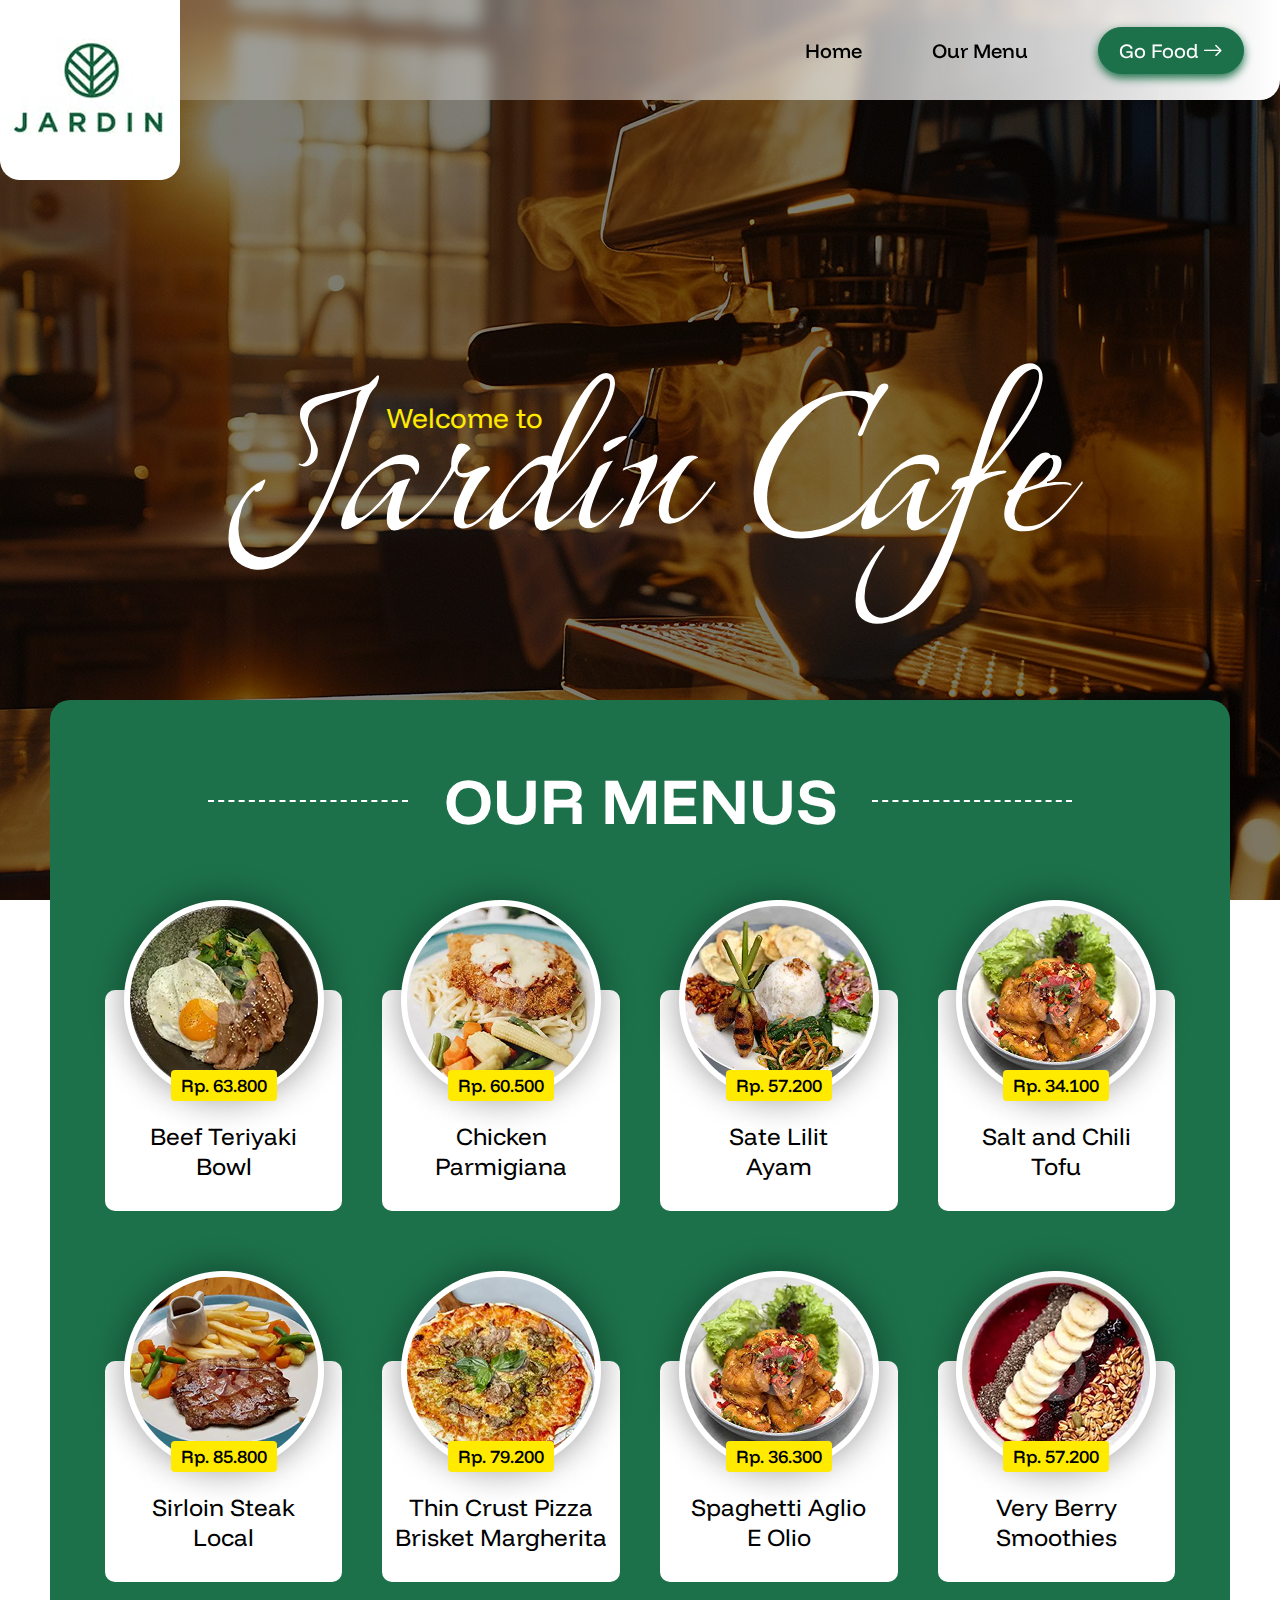
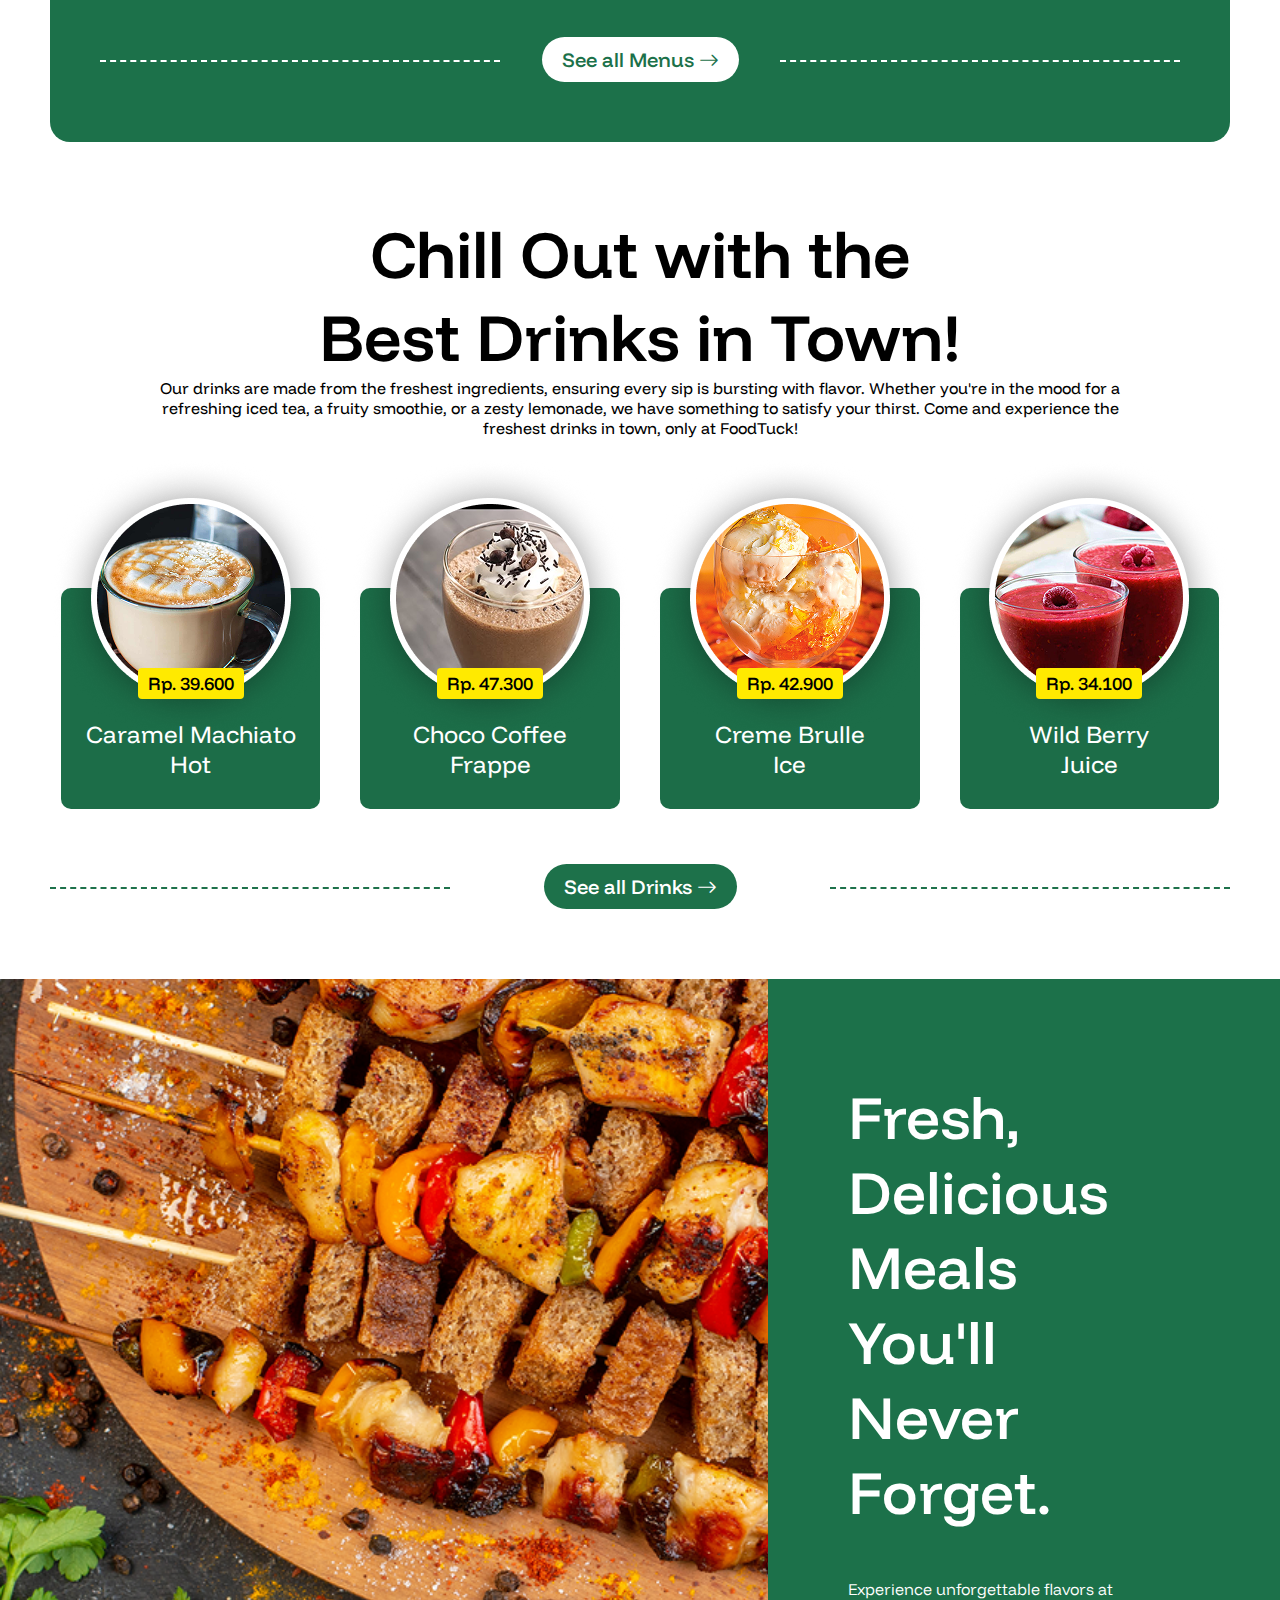
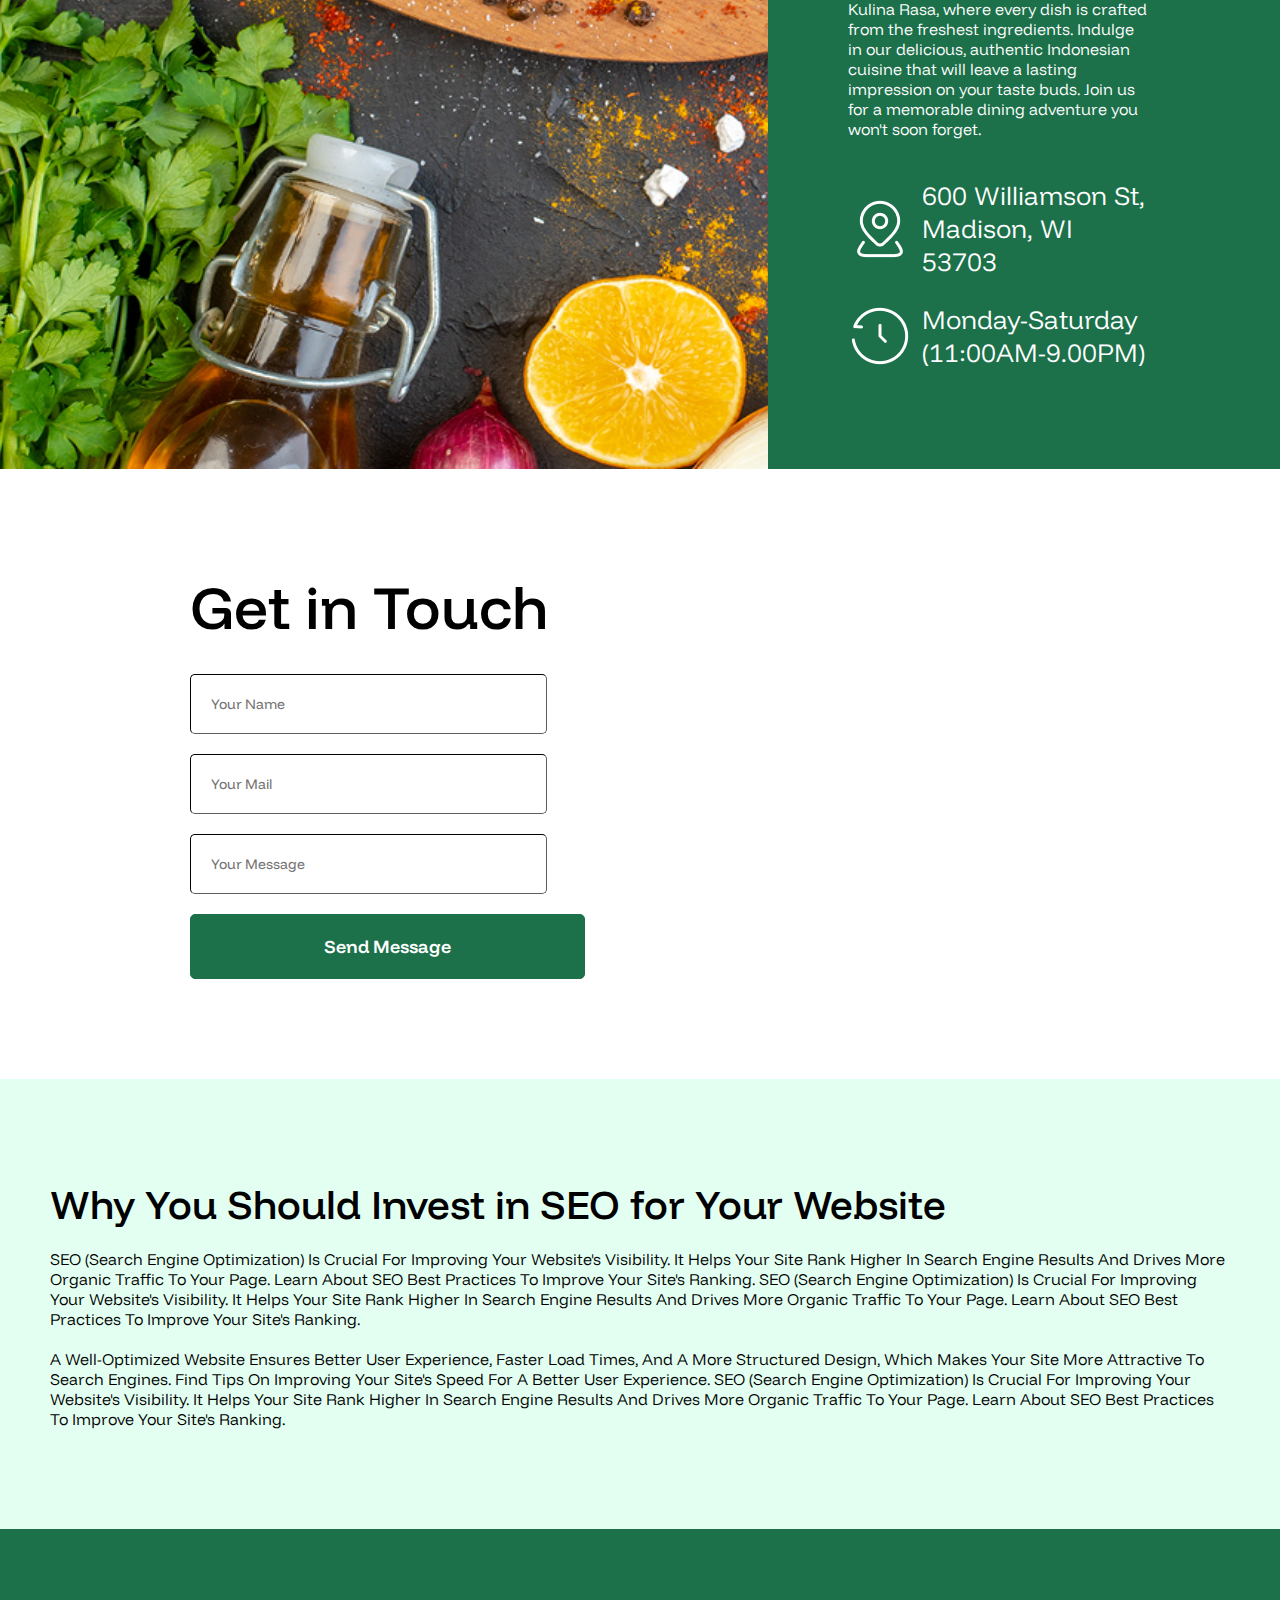
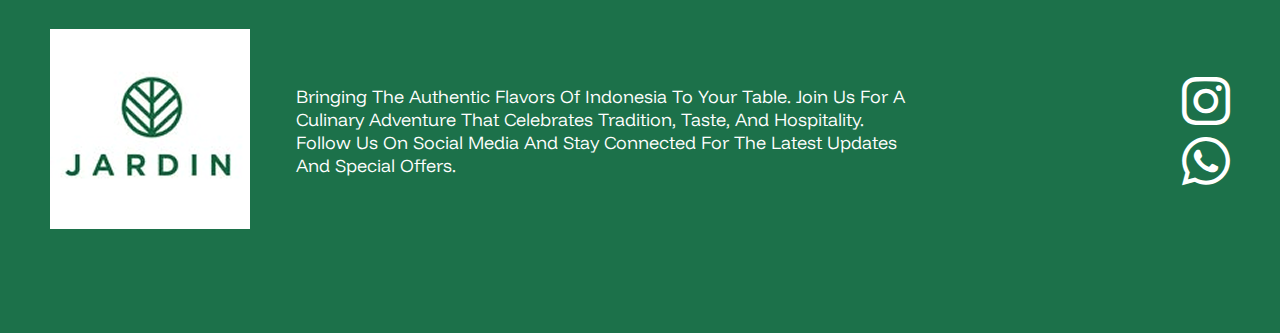
==== commit 0e79a425: "mobile menu responsive" ====
--- a/index.html
+++ b/index.html
@@ -20,15 +20,47 @@
                 <div class="logo">
                     <a href=""><img src="./img/Logo Jardin Cafe 1.png" alt=""></a>
                 </div>
+                <div class="hamburger">
+                    <div class="line"></div>
+                    <div class="line"></div>
+                    <div class="line"></div>
+                </div>
 
                 <div class="menu">
                     <ul class="menu-item">
                         <li><a href="index.html">Home</a></li>
                         <li><a href="menu.html">Our Menu</a></li>
                     </ul>
-                    <button class="menu-btn" type="button"><a href="">Go Food <i
-                                class="bi bi-arrow-right"></i></a></button>
-                </div>
+                    <button class="menu-btn" type="button">
+                        <a href="">
+                            Go Food <i class="bi bi-arrow-right"></i>
+                        </a>
+                    </button>
+                </div>
+
+                <!--******************* new menu **************** -->
+                <!-- <div class="hamburger">
+                    <div class="line"></div>
+                    <div class="line"></div>
+                    <div class="line"></div>
+                </div>
+
+                <div class="nav-bar">
+                    <ul>
+                        <li>
+                            <a href="index.html" class="active">Home</a>
+                        </li>
+                        <li>
+                            <a href="menu.html">Our Menu</a>
+                        </li>
+                        <li>
+                            <a rel="nofollow" href="">Go Food</a>
+                        </li>
+                    </ul>
+                </div> -->
+
+                <!--******************* new menu **************** -->
+
             </div>
 
         </nav>
@@ -272,8 +304,33 @@
         </div>
     </footer>
 
-
-
+    <!-- <script>
+        document.addEventListener("DOMContentLoaded", function () {
+            const buttons = document.querySelectorAll(".ssa");
+            const menus = document.querySelectorAll(".home_menu_slider");
+
+            buttons.forEach(button => {
+                button.addEventListener("click", function () {
+                    const target = this.getAttribute("data-target");
+
+                    // Hide all menus
+                    menus.forEach(menu => menu.classList.remove("active"));
+
+                    // Deactivate all buttons
+                    buttons.forEach(btn => btn.classList.remove("active"));
+
+                    // Show the selected menu and mark button as active
+                    document.getElementById(target).classList.add("active");
+                    this.classList.add("active");
+                });
+            });
+
+            // Show first menu by default
+            buttons[0].click();
+        });
+    </script> -->
+
+    <script src="js/script.js"></script>
 
 </body>
 
--- a/css/jardin.css
+++ b/css/jardin.css
@@ -3,12 +3,13 @@
 * {
   margin: 0;
   padding: 0;
-}
-body {
+  list-style: none;
+  text-decoration: none;
   font-family: "Funnel Display", sans-serif;
+  box-sizing: border-box;
 }
 header {
-  background-image: url(https://feonext.store/wp-content/uploads/2025/04/banner.png);
+  background-image: url("../img/banner.png");
   background-size: cover;
   background-position: center;
   background-repeat: no-repeat;
@@ -21,6 +22,7 @@
   backdrop-filter: blur(8px);
   margin: auto;
   border-radius: 20px 0px;
+  
 }
 
 nav .menu-container {
@@ -28,6 +30,7 @@
   justify-content: space-between;
   align-items: center;
   height: 100px;
+  
 }
 .logo {
   height: 100%;
@@ -39,6 +42,7 @@
   display: flex;
   margin-right: 36px;
   align-items: center;
+  
 }
 
 .menu-item {
@@ -316,7 +320,7 @@
 .fresh-container {
   display: flex;
   justify-content: flex-end;
-  background-image: url(https://feonext.store/wp-content/uploads/2025/04/fresh-delicious-meals.png);
+  background-image: url("../img/fresh-delicious-meals.png");
   background-size: cover;
   background-position: center;
   background-repeat: no-repeat;
@@ -448,3 +452,56 @@
 .social a {
   color: #fff;
 }
+
+.menu.active{
+  height: 250px;
+}
+.menu.active ul{
+  opacity: 1;
+}
+
+.hamburger{
+  display: none;
+}
+
+/********************* new nav bar code **********************/
+
+/* header {
+  width: 100%;
+  height: 80px;
+  background: #1c6d48;
+  display: flex;
+  align-items: center;
+  justify-content: space-between;
+  padding: 0 10px;
+}
+.logo {
+  font-size: 28px;
+  font-weight: bold;
+  color: #000;
+}
+.hamburger {
+  display: none;
+}
+.nav-bar ul {
+  display: flex;
+}
+.nav-bar ul li a {
+  display: block;
+  color: #fff;
+  font-size: 20px;
+  padding: 10px 25px;
+  border-radius: 50px;
+  transition: 0.2s;
+  margin: 0 5px;
+}
+.nav-bar ul li a:hover {
+  color: #fff;
+  background: #0a0a0a;
+}
+.nav-bar ul li a:active {
+  color: #fff;
+  background: #0a0a0a;
+} */
+
+/********************* new nav bar end code **********************/--- a/css/responsive.css
+++ b/css/responsive.css
@@ -2,10 +2,10 @@
   nav {
     width: 100%;
   }
-  .menu {
+  /* .menu {
     display: none;
-  }
-  header{
+  } */
+  header {
     height: 50%;
   }
   .hero {
@@ -72,9 +72,9 @@
     font-size: 14px;
     font-weight: 600;
   }
-.all-best-drink{
+  .all-best-drink {
     margin-bottom: 50px;
-}
+  }
   .all-menu a:before,
   .all-menu a:after,
   .all-best-drink a:before,
@@ -108,7 +108,6 @@
     background-size: contain, cover;
     align-items: center;
     margin-top: -550px;
-
   }
   .fresh-area {
     width: 100%;
@@ -163,16 +162,145 @@
   .minuman-item .item-pri p {
     font-size: 14px;
   }
-  .map-container, .map {
-    width: 100%;
-  }
-  .best-drink-item-flex{
+  .map-container,
+  .map {
+    width: 100%;
+  }
+  .best-drink-item-flex {
     margin-top: 60px;
   }
   .makanan-item .item-title p:after {
     width: 30%;
   }
-  .makanan-item .item-pri, .minuman-item .item-pri {
+  .makanan-item .item-pri,
+  .minuman-item .item-pri {
     width: 40%;
   }
+
+  /* mobile menu ******/
+  .logo {
+    z-index: 0;
+  }
+  .hamburger {
+    display: block;
+    cursor: pointer;
+    margin-right: 20px;
+  }
+  .hamburger .line {
+    width: 30px;
+    height: 3px;
+    background: #1c714a;
+    margin: 6px 0;
+  }
+
+  .menu {
+    height: 0;
+    position: absolute;
+    top: 100px;
+    left: 0;
+    right: 0;
+    /* width: 100vw; */
+    /* background-color: aquamarine; */
+    background: linear-gradient(90deg, #ffffff3d 30%, #fff 100%);
+    backdrop-filter: blur(8px);
+    transition: 0.5s;
+    overflow: hidden;
+    width: 100%;
+    z-index: -1;
+    border-radius: 20px 20px;
+    flex-direction: column;
+    align-items: end;
+    justify-content: center;
+    padding-right: 20px;
+  }
+  .menu ul {
+    display: block;
+    width: fit-content;
+    margin: 0px auto;
+    text-align: center;
+    transition: 0.5s;
+    opacity: 100;
+    margin-right: -40px;
+    text-align: left;
+  }
+  .menu ul li {
+    margin-bottom: 20px;
+    transition: all 0.5s ease;
+  }
+  .menu ul li:hover {
+    transform: scale(1.2);
+  }
+  .menu ul li a {
+    margin-bottom: 12px;
+  }
+  .menu-btn{
+    transition: all 0.5s ease;
+  }
+  .menu-btn:hover{
+    transform: scale(1.2);
+  }
 }
+
+/************* new code for nav bar menu *************/
+
+/* @media only screen and (max-width: 1320px) {
+  header {
+    padding: 0 50px;
+  }
+} */
+
+/* @media only screen and (max-width: 1100px) {
+  header {
+    padding: 0 30px;
+  }
+} */
+/* @media only screen and (max-width: 900px) {
+  .hamburger {
+    display: block;
+    cursor: pointer;
+  }
+  .hamburger .line {
+    width: 30px;
+    height: 3px;
+    background: #1c714a;
+    margin: 6px 0;
+  }
+  .nav-bar {
+
+    display: none;
+    height: 450px;
+
+
+    height: 0;
+    position: absolute;
+    top: 80px;
+    left: 0;
+    right: 0;
+    width: 100vw;
+    background: #1c714a;
+    transition: 0.5s;
+    overflow: hidden;
+  }
+  .nav-bar.active{
+    height: 450px;
+  }
+  .nav-bar ul {
+    display: block;
+    width: fit-content;
+    margin: 80px auto 0 auto;
+    text-align: center;
+    transition: 0.5s;
+    opacity: 0;
+  }
+  .nav-bar.active ul{
+    opacity: 1;
+  }
+  .nav-bar ul li a {
+    margin-bottom: 12px;
+
+
+    color: red;
+  }
+} */
+
+/************* new end code for nav bar menu *************/
